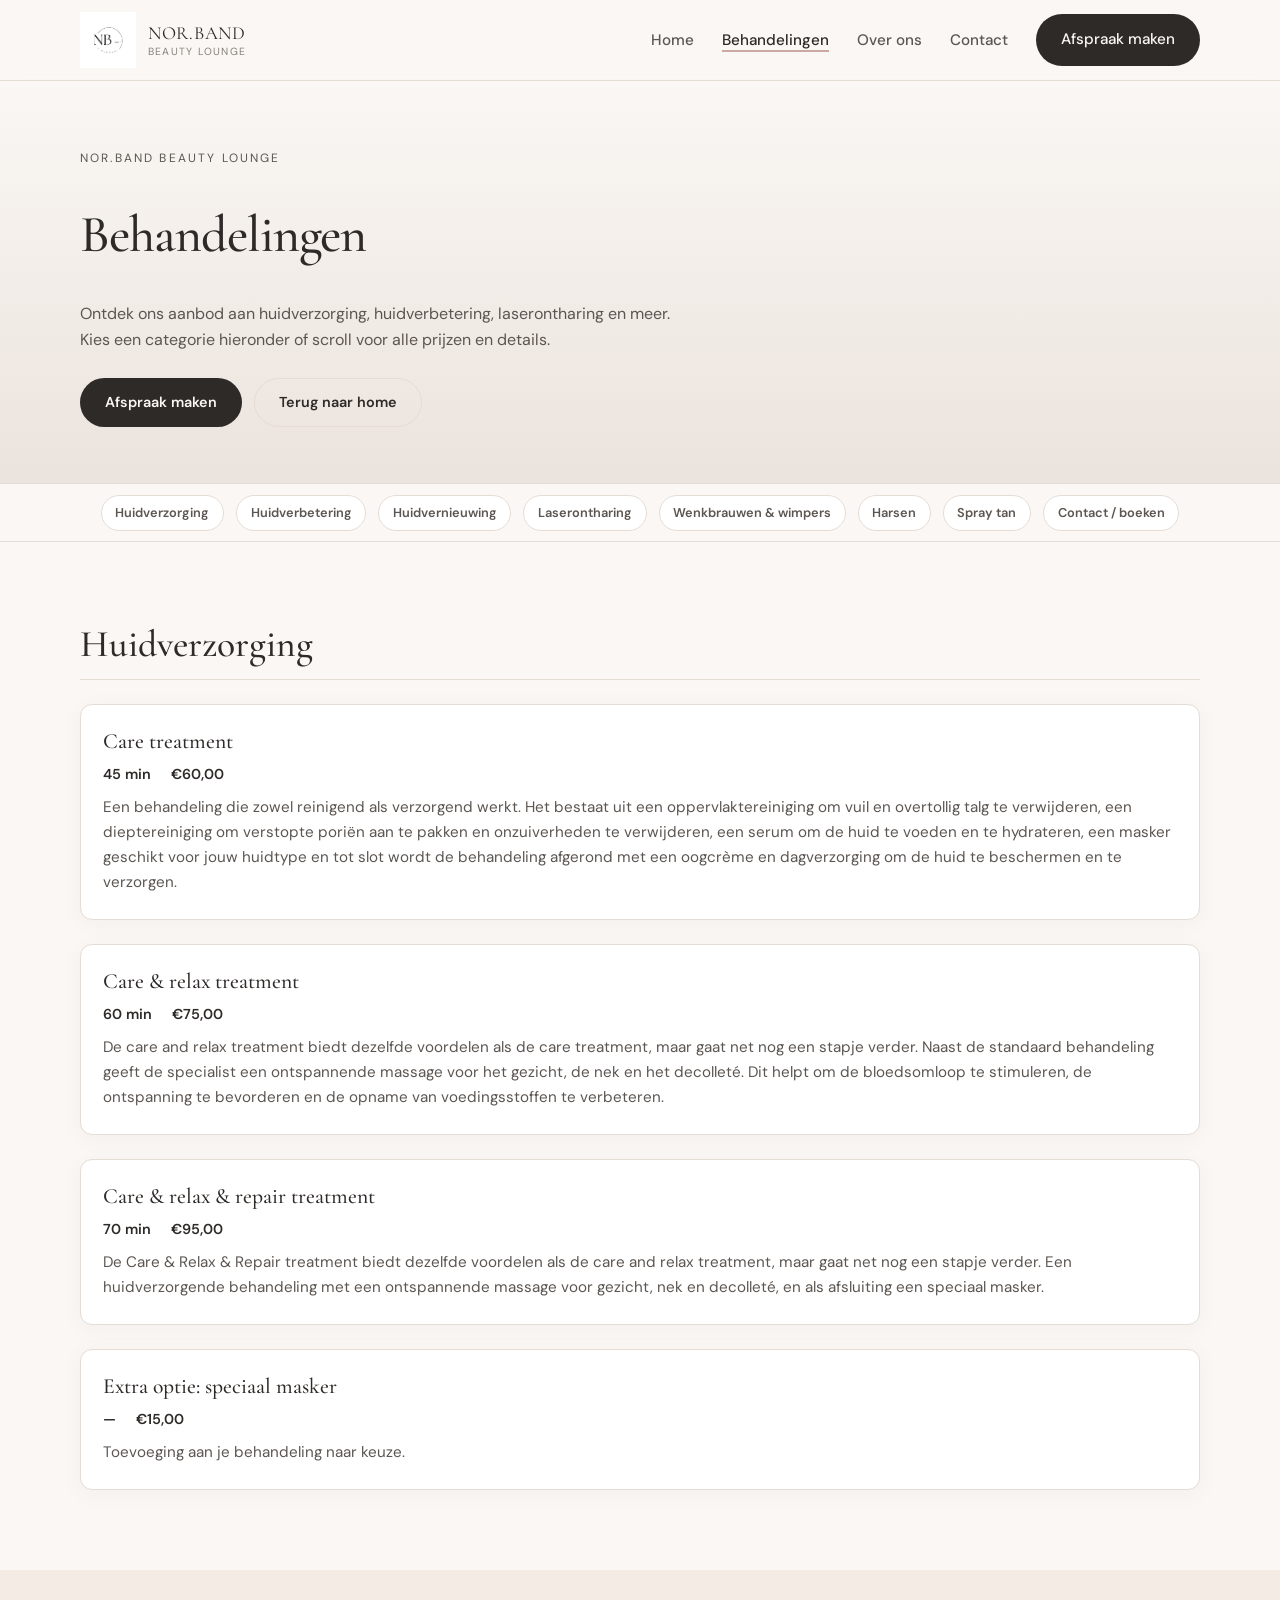
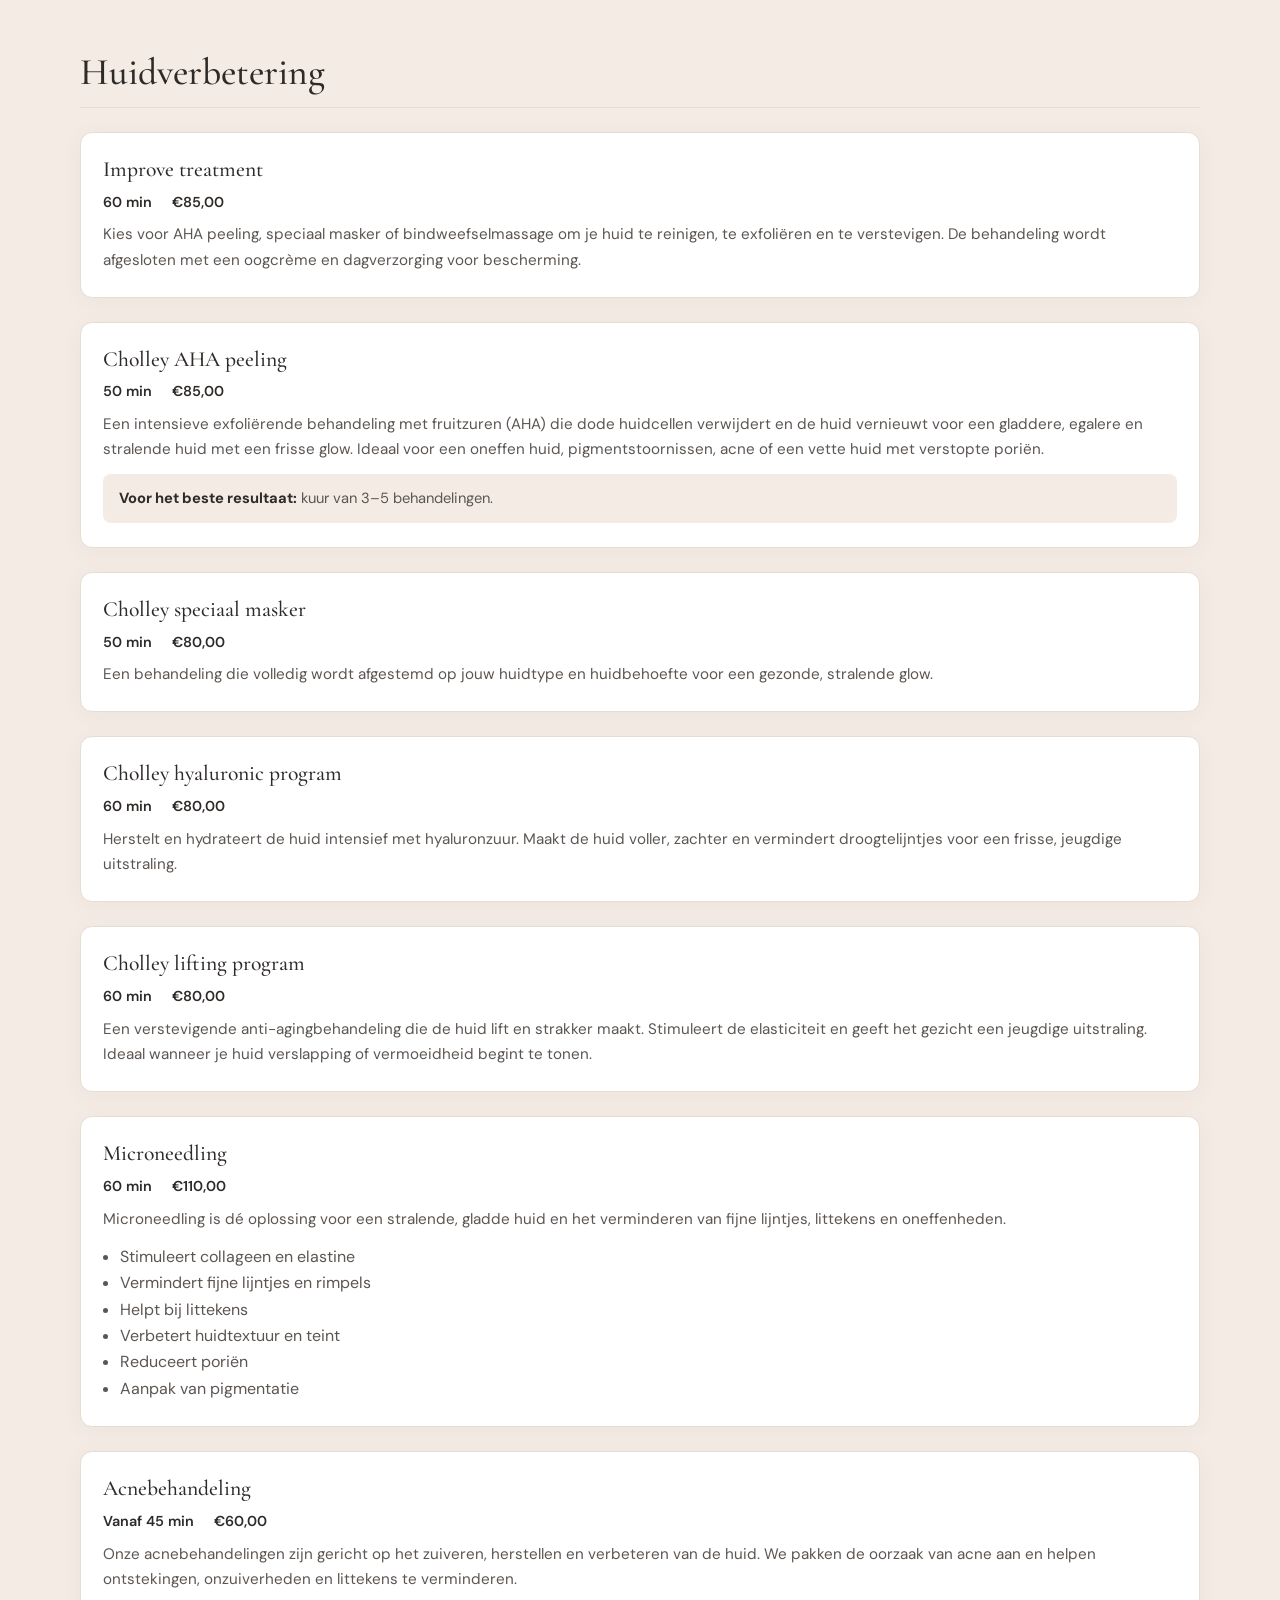
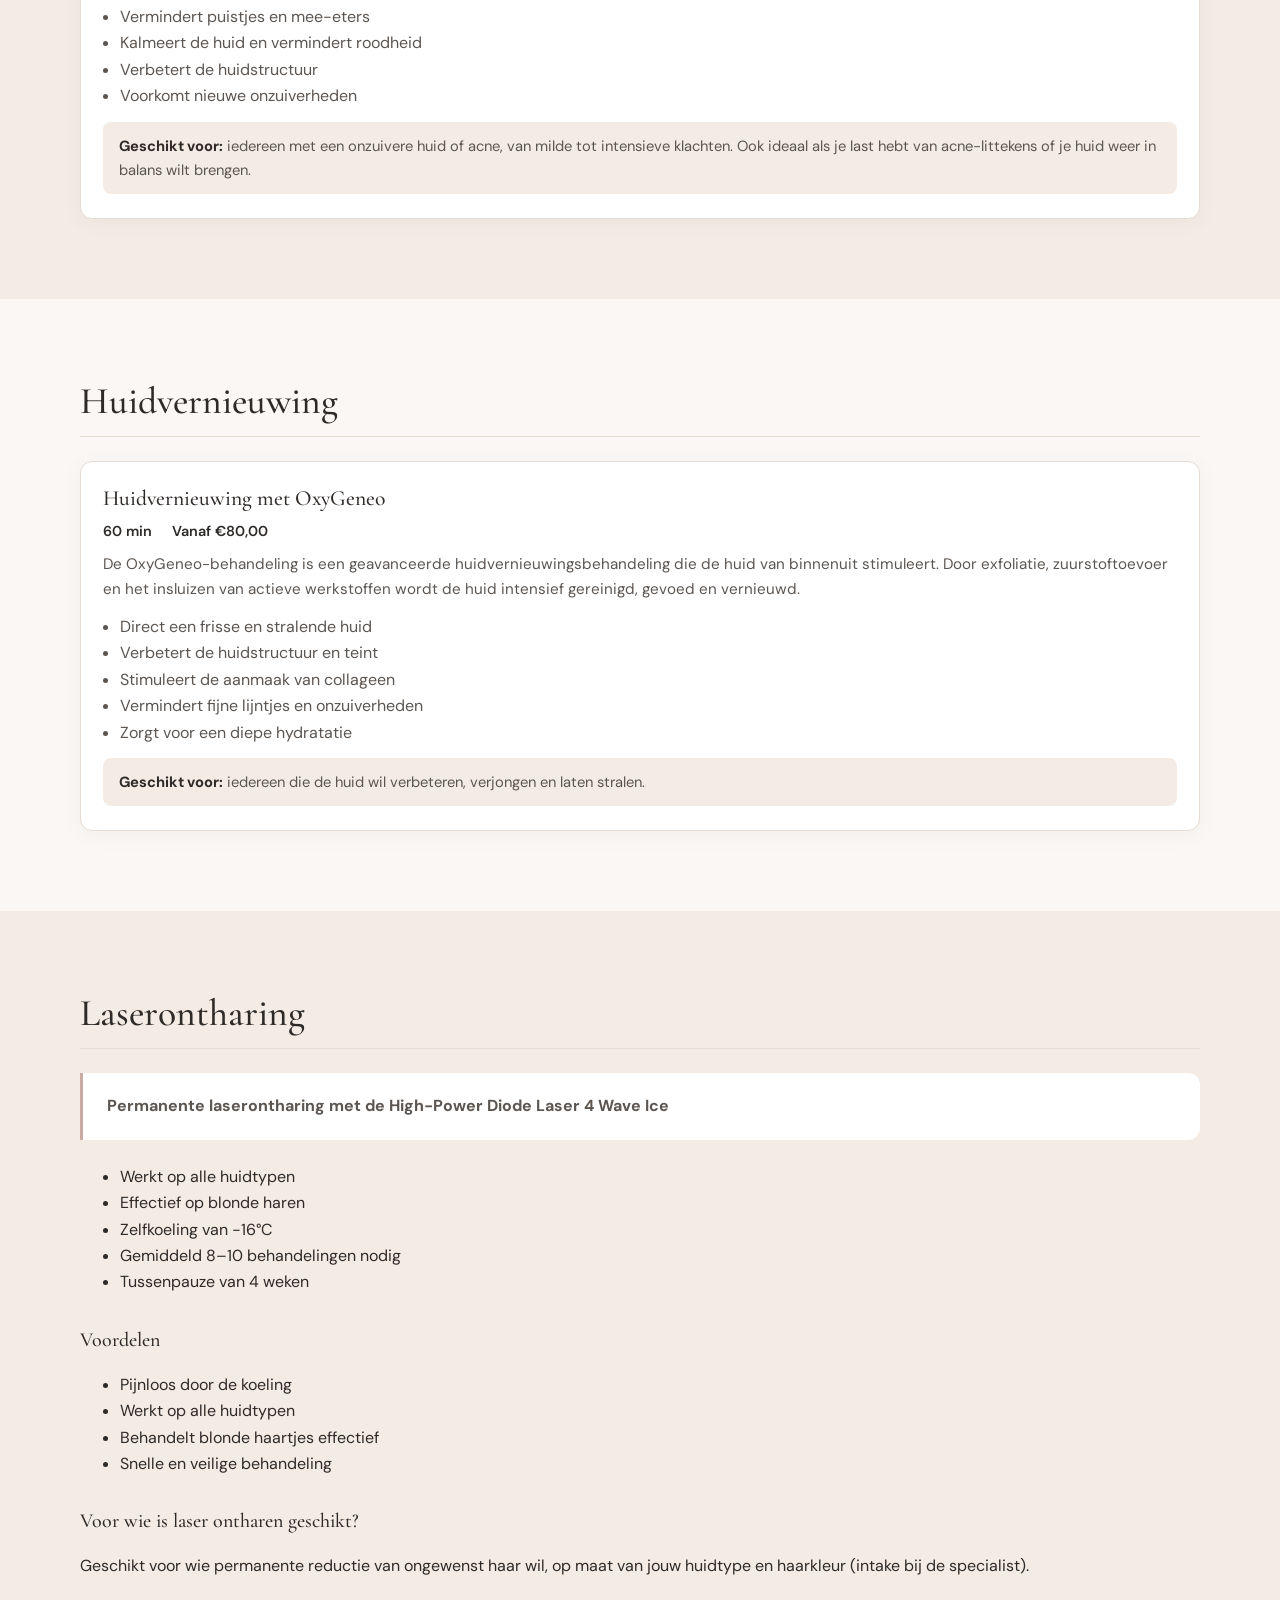
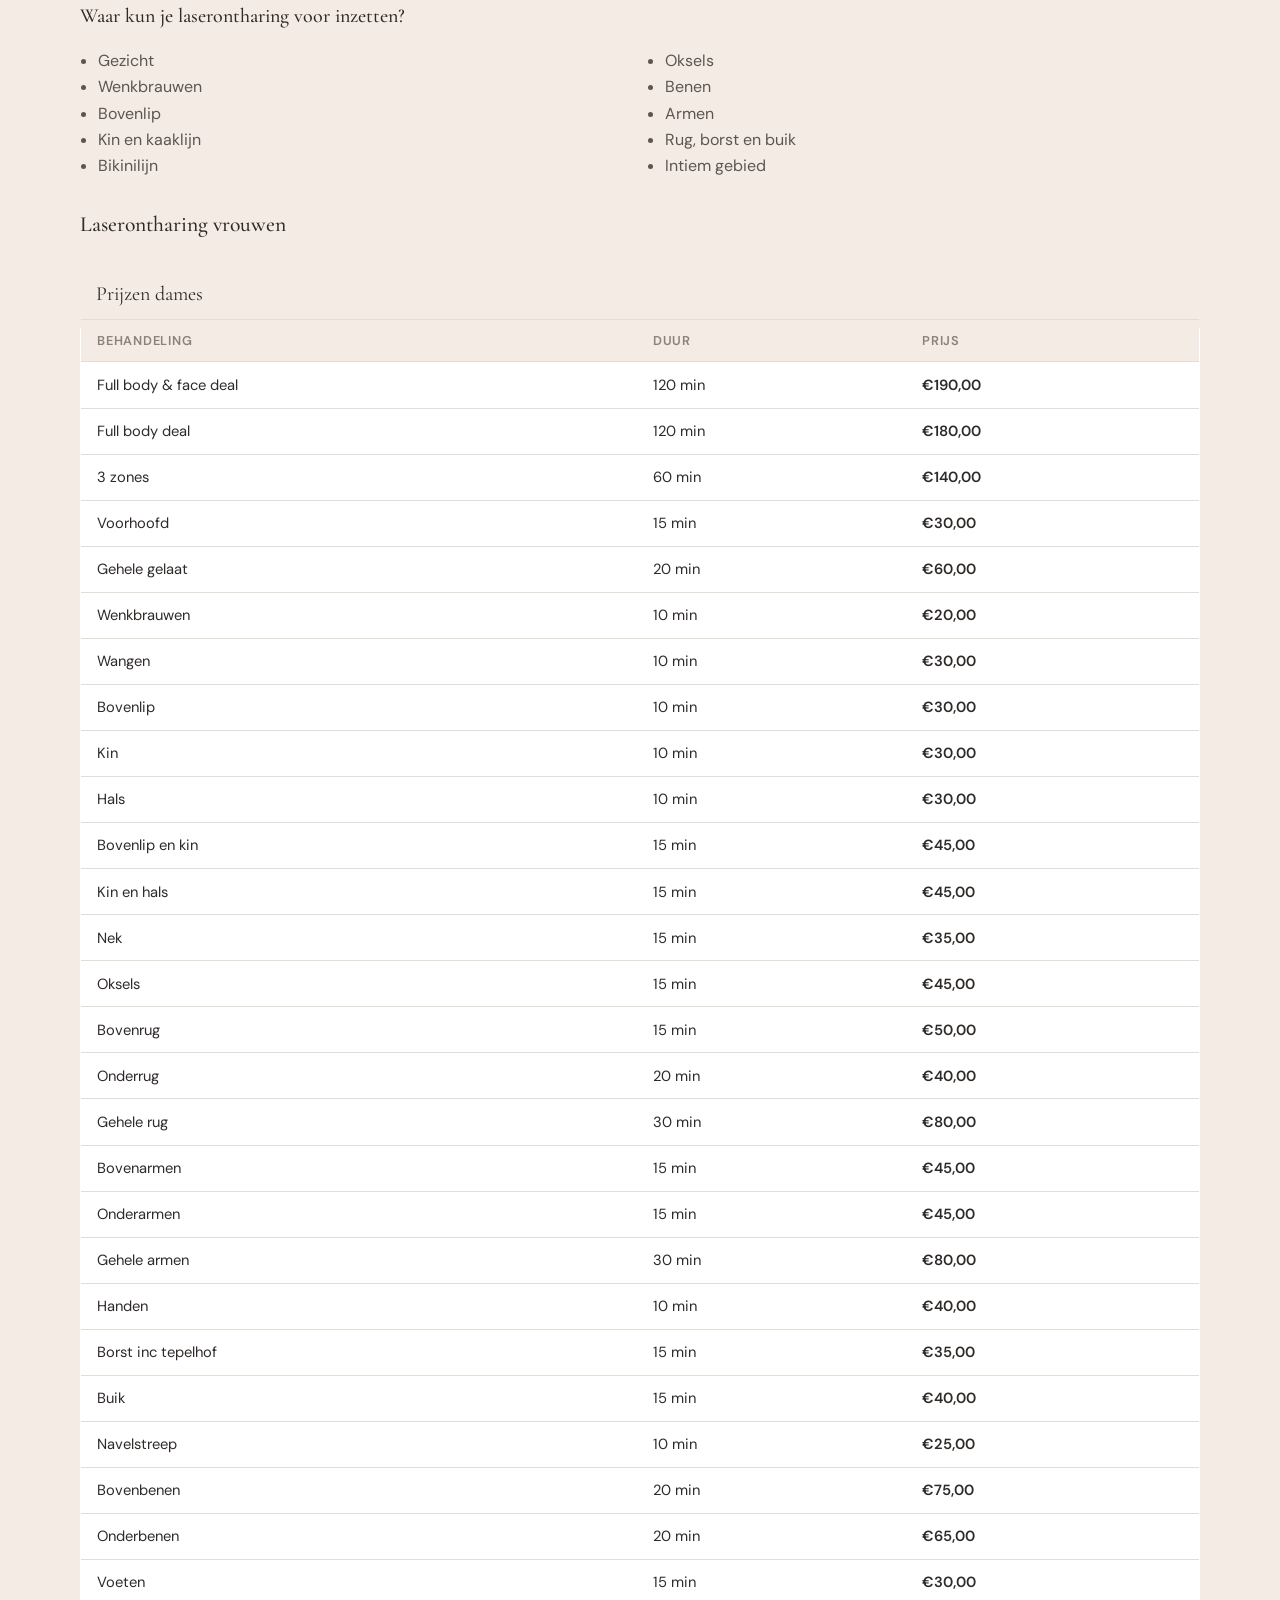
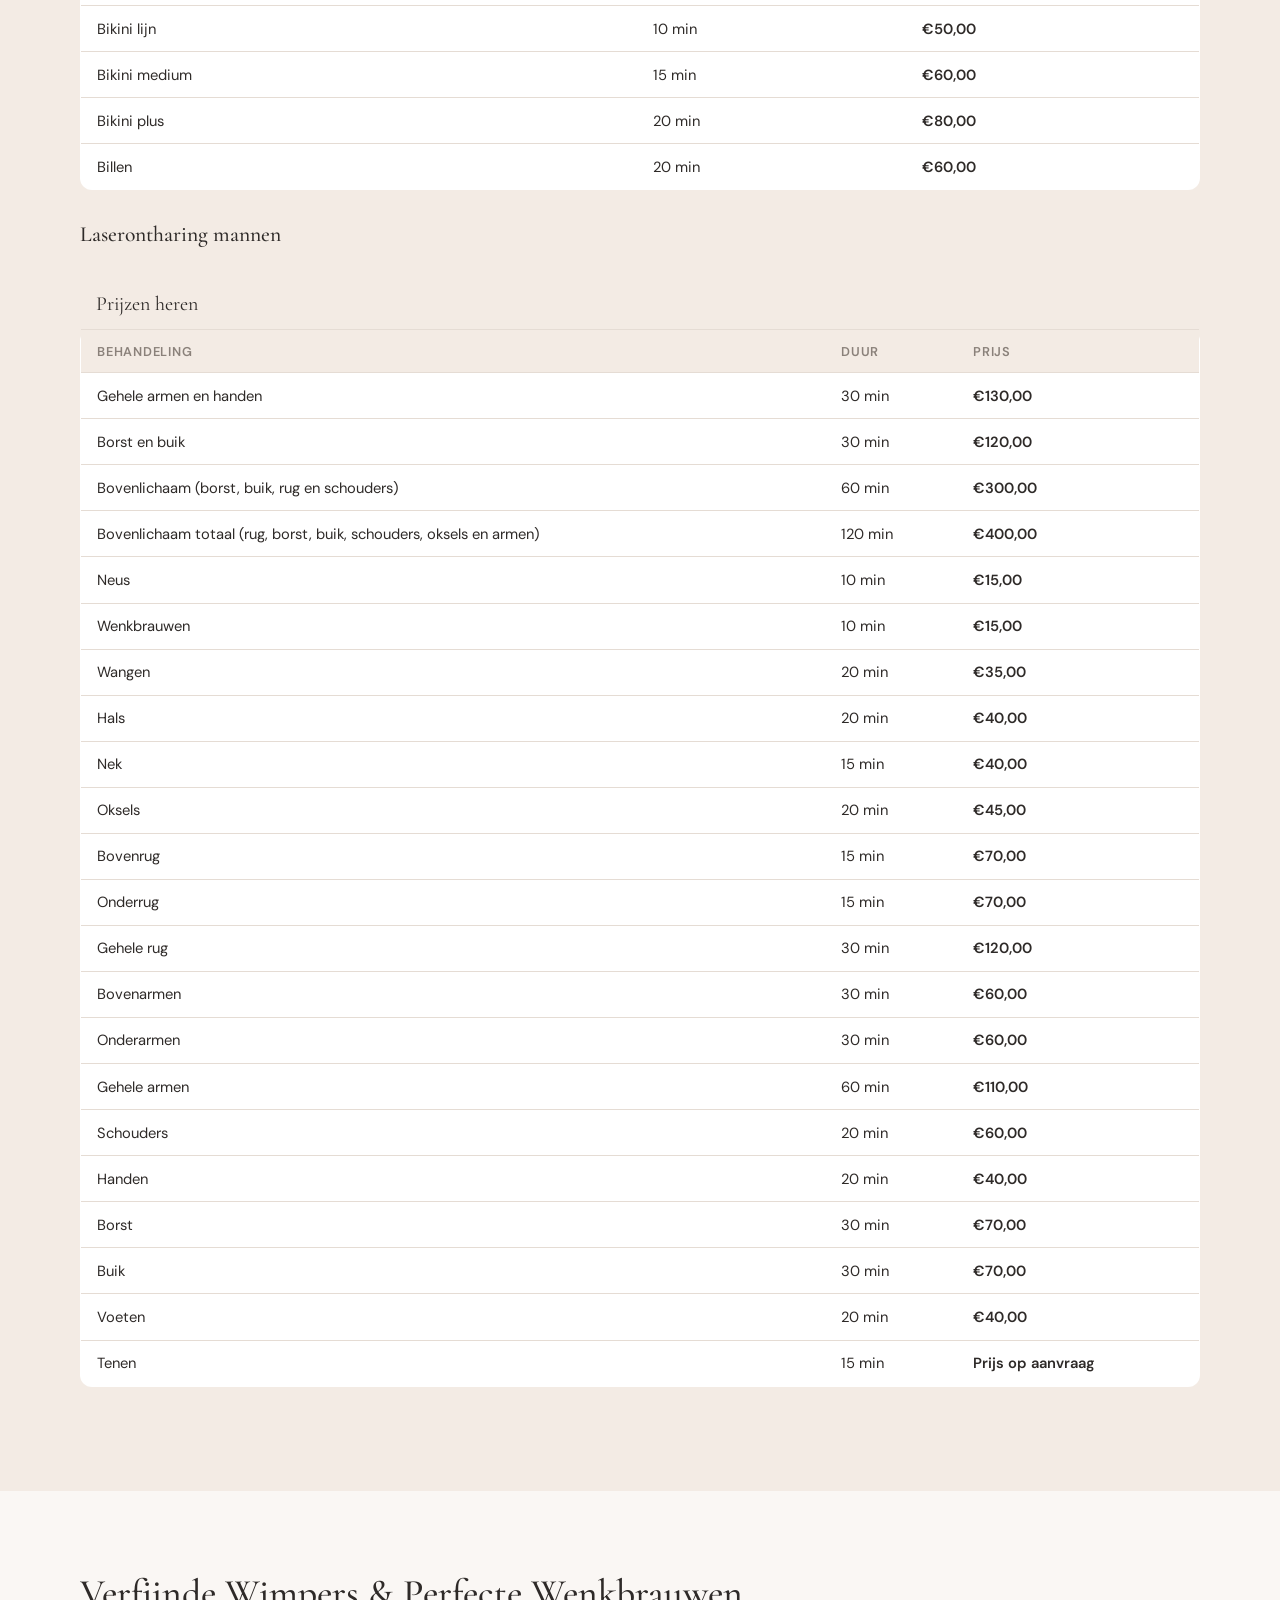
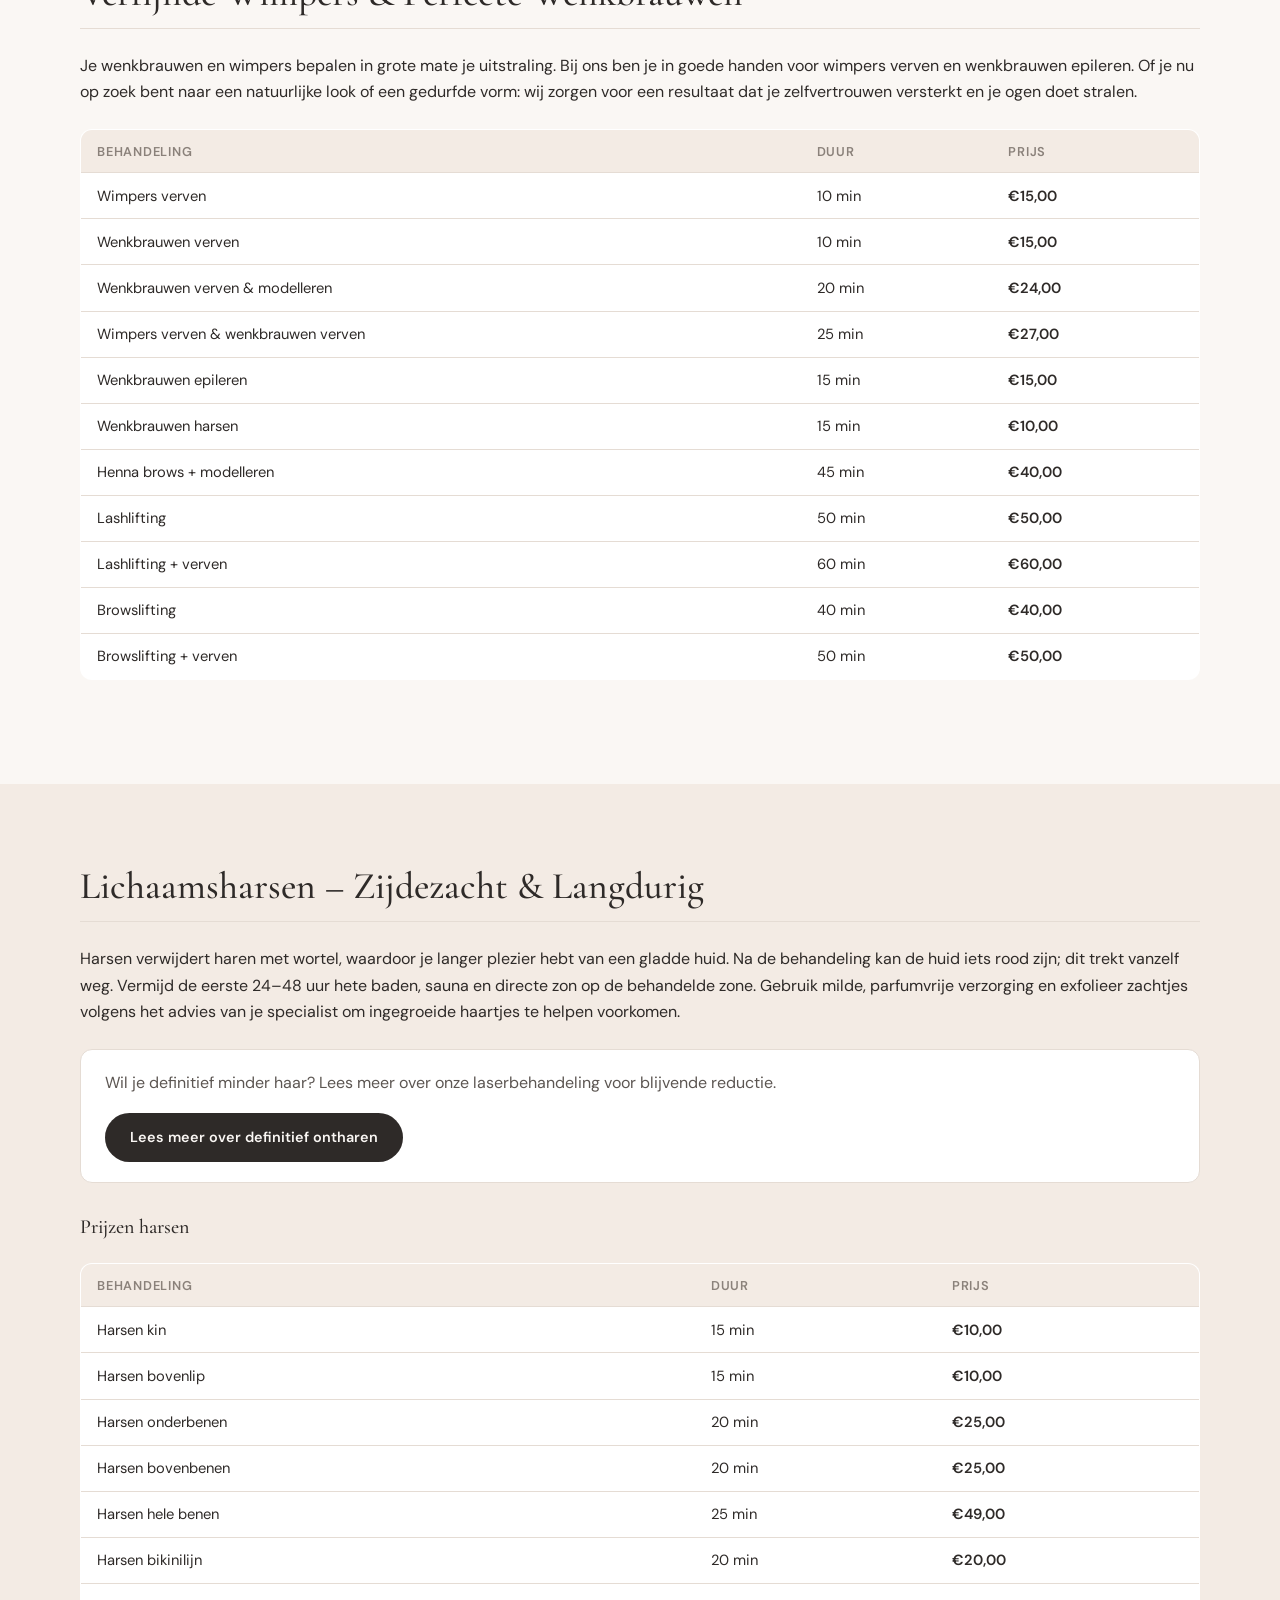
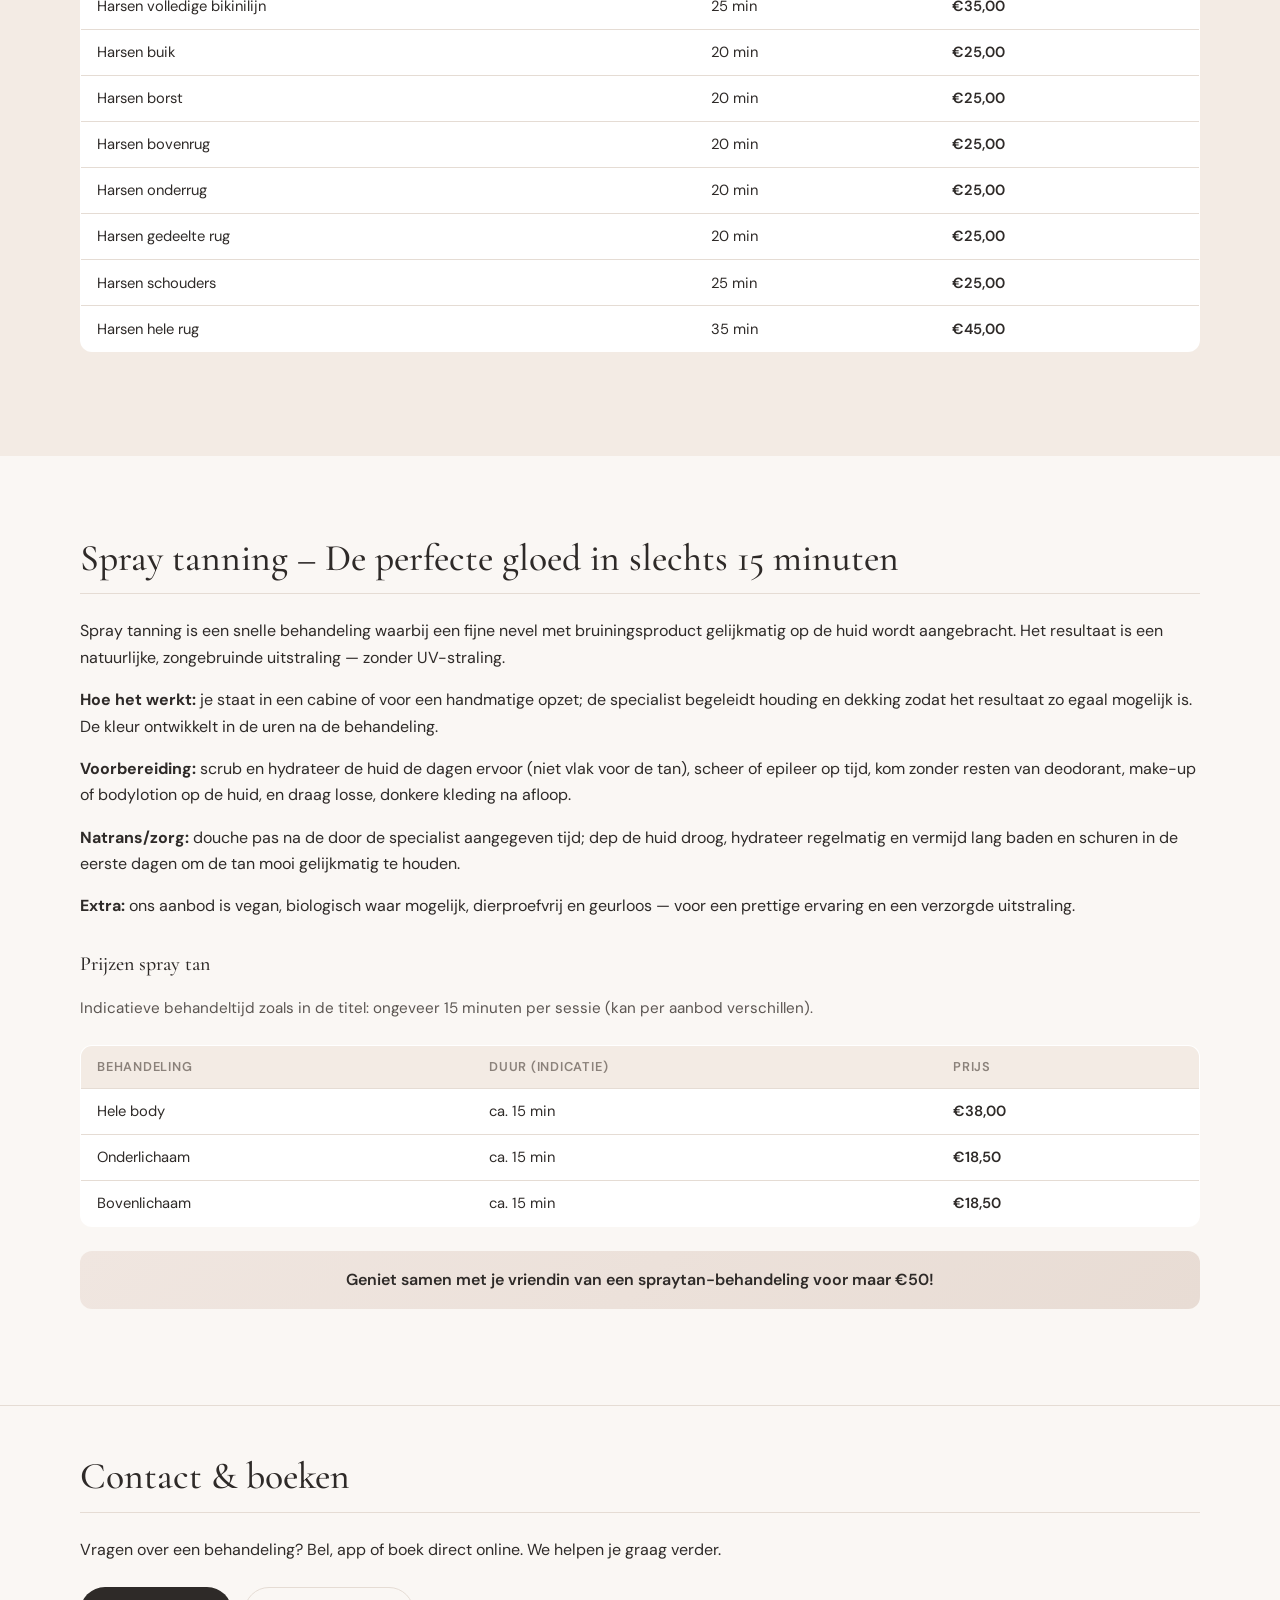
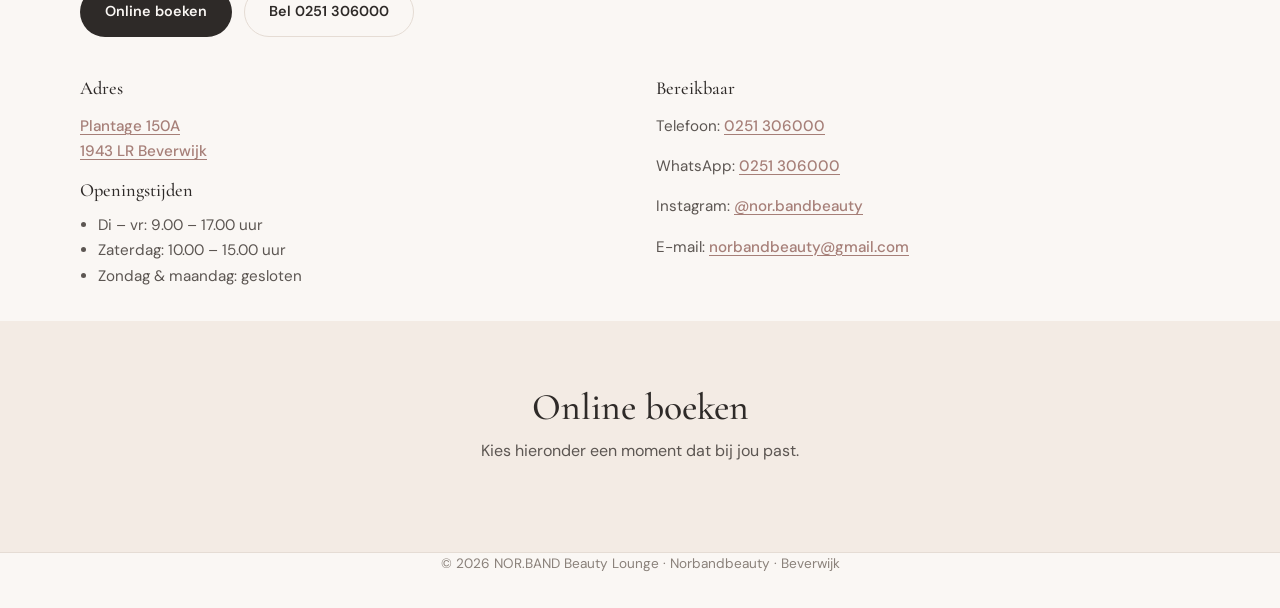
==== behandelingen.html @ 1cf068ef "Initial commit: NOR.BAND Beauty Lounge static site Made-with: Cursor" ====
<!DOCTYPE html>
<html lang="nl">
  <head>
    <meta charset="utf-8" />
    <meta name="viewport" content="width=device-width, initial-scale=1" />
    <title>Behandelingen | NOR.BAND Beauty Lounge</title>
    <meta
      name="description"
      content="Behandelingen bij Norbandbeauty: huidverzorging, huidverbetering, laserontharing, wenkbrauwen, harsen en spray tan in Beverwijk."
    />
    <link rel="preconnect" href="https://fonts.googleapis.com" />
    <link rel="preconnect" href="https://fonts.gstatic.com" crossorigin />
    <link
      href="https://fonts.googleapis.com/css2?family=Cormorant+Garamond:ital,wght@0,500;0,600;1,500&family=DM+Sans:ital,wght@0,400;0,500;0,600;0,700;1,400&display=swap"
      rel="stylesheet"
    />
    <link rel="stylesheet" href="styles.css" />
  </head>
  <body>
    <a class="skip-link" href="#main">Ga naar inhoud</a>

    <header class="site-header">
      <div class="container site-header__inner">
        <a class="brand" href="index.html">
          <img
            class="brand__logo"
            src="images/logo.png"
            width="64"
            height="64"
            alt="NOR.BAND Beauty Lounge"
          />
          <span class="brand__text">
            NOR.BAND
            <small>Beauty Lounge</small>
          </span>
        </a>
        <button
          class="nav-toggle"
          type="button"
          aria-expanded="false"
          aria-controls="site-nav"
          aria-label="Menu openen"
        >
          <span class="nav-toggle__bar" aria-hidden="true"></span>
        </button>
        <nav class="site-nav" id="site-nav" aria-label="Hoofdnavigatie">
          <ul>
            <li><a href="index.html">Home</a></li>
            <li><a class="is-active" href="behandelingen.html">Behandelingen</a></li>
            <li><a href="index.html#over">Over ons</a></li>
            <li><a href="#contact-boeken">Contact</a></li>
            <li class="site-header__cta--desktop">
              <a class="btn btn--primary" href="#sz-booking-open">Afspraak maken</a>
            </li>
          </ul>
        </nav>
        <a class="btn btn--primary site-header__cta--mobile" href="#sz-booking-open">Afspraak maken</a>
      </div>
    </header>

    <main id="main">
      <header class="page-hero">
        <div class="container">
          <p class="eyebrow">NOR.BAND Beauty Lounge</p>
          <h1>Behandelingen</h1>
          <p>
            Ontdek ons aanbod aan huidverzorging, huidverbetering, laserontharing en meer. Kies een
            categorie hieronder of scroll voor alle prijzen en details.
          </p>
          <div class="btn-row">
            <a class="btn btn--primary" href="#sz-booking-open">Afspraak maken</a>
            <a class="btn btn--ghost" href="index.html">Terug naar home</a>
          </div>
        </div>
      </header>

      <div class="anchor-nav-wrap">
        <nav class="anchor-nav container" aria-label="Snel naar sectie">
          <a href="#huidverzorging">Huidverzorging</a>
          <a href="#huidverbetering">Huidverbetering</a>
          <a href="#huidvernieuwing">Huidvernieuwing</a>
          <a href="#laserontharing">Laserontharing</a>
          <a href="#wenkbrauwen-wimpers">Wenkbrauwen &amp; wimpers</a>
          <a href="#harsen">Harsen</a>
          <a href="#spray-tan">Spray tan</a>
          <a href="#contact-boeken">Contact / boeken</a>
        </nav>
      </div>

      <!-- Huidverzorging -->
      <section id="huidverzorging" class="section treatment-section">
        <div class="container">
          <h2>Huidverzorging</h2>

          <article class="card treatment-card">
            <h3>Care treatment</h3>
            <div class="treatment-card__meta">
              <span>45 min</span>
              <span>€60,00</span>
            </div>
            <p>
              Een behandeling die zowel reinigend als verzorgend werkt. Het bestaat uit een
              oppervlaktereiniging om vuil en overtollig talg te verwijderen, een dieptereiniging om
              verstopte poriën aan te pakken en onzuiverheden te verwijderen, een serum om de huid te
              voeden en te hydrateren, een masker geschikt voor jouw huidtype en tot slot wordt de
              behandeling afgerond met een oogcrème en dagverzorging om de huid te beschermen en te
              verzorgen.
            </p>
          </article>

          <article class="card treatment-card">
            <h3>Care &amp; relax treatment</h3>
            <div class="treatment-card__meta">
              <span>60 min</span>
              <span>€75,00</span>
            </div>
            <p>
              De care and relax treatment biedt dezelfde voordelen als de care treatment, maar gaat net
              nog een stapje verder. Naast de standaard behandeling geeft de specialist een
              ontspannende massage voor het gezicht, de nek en het decolleté. Dit helpt om de
              bloedsomloop te stimuleren, de ontspanning te bevorderen en de opname van voedingsstoffen
              te verbeteren.
            </p>
          </article>

          <article class="card treatment-card">
            <h3>Care &amp; relax &amp; repair treatment</h3>
            <div class="treatment-card__meta">
              <span>70 min</span>
              <span>€95,00</span>
            </div>
            <p>
              De Care &amp; Relax &amp; Repair treatment biedt dezelfde voordelen als de care and relax
              treatment, maar gaat net nog een stapje verder. Een huidverzorgende behandeling met een
              ontspannende massage voor gezicht, nek en decolleté, en als afsluiting een speciaal
              masker.
            </p>
          </article>

          <article class="card treatment-card">
            <h3>Extra optie: speciaal masker</h3>
            <div class="treatment-card__meta">
              <span>—</span>
              <span>€15,00</span>
            </div>
            <p>Toevoeging aan je behandeling naar keuze.</p>
          </article>
        </div>
      </section>

      <!-- Huidverbetering -->
      <section id="huidverbetering" class="section section--alt treatment-section">
        <div class="container">
          <h2>Huidverbetering</h2>

          <article class="card treatment-card">
            <h3>Improve treatment</h3>
            <div class="treatment-card__meta">
              <span>60 min</span>
              <span>€85,00</span>
            </div>
            <p>
              Kies voor AHA peeling, speciaal masker of bindweefselmassage om je huid te reinigen, te
              exfoliëren en te verstevigen. De behandeling wordt afgesloten met een oogcrème en
              dagverzorging voor bescherming.
            </p>
          </article>

          <article class="card treatment-card">
            <h3>Cholley AHA peeling</h3>
            <div class="treatment-card__meta">
              <span>50 min</span>
              <span>€85,00</span>
            </div>
            <p>
              Een intensieve exfoliërende behandeling met fruitzuren (AHA) die dode huidcellen
              verwijdert en de huid vernieuwt voor een gladdere, egalere en stralende huid met een
              frisse glow. Ideaal voor een oneffen huid, pigmentstoornissen, acne of een vette huid met
              verstopte poriën.
            </p>
            <p class="geschikt"><strong>Voor het beste resultaat:</strong> kuur van 3–5 behandelingen.</p>
          </article>

          <article class="card treatment-card">
            <h3>Cholley speciaal masker</h3>
            <div class="treatment-card__meta">
              <span>50 min</span>
              <span>€80,00</span>
            </div>
            <p>
              Een behandeling die volledig wordt afgestemd op jouw huidtype en huidbehoefte voor een
              gezonde, stralende glow.
            </p>
          </article>

          <article class="card treatment-card">
            <h3>Cholley hyaluronic program</h3>
            <div class="treatment-card__meta">
              <span>60 min</span>
              <span>€80,00</span>
            </div>
            <p>
              Herstelt en hydrateert de huid intensief met hyaluronzuur. Maakt de huid voller, zachter
              en vermindert droogtelijntjes voor een frisse, jeugdige uitstraling.
            </p>
          </article>

          <article class="card treatment-card">
            <h3>Cholley lifting program</h3>
            <div class="treatment-card__meta">
              <span>60 min</span>
              <span>€80,00</span>
            </div>
            <p>
              Een verstevigende anti-agingbehandeling die de huid lift en strakker maakt. Stimuleert de
              elasticiteit en geeft het gezicht een jeugdige uitstraling. Ideaal wanneer je huid
              verslapping of vermoeidheid begint te tonen.
            </p>
          </article>

          <article class="card treatment-card">
            <h3>Microneedling</h3>
            <div class="treatment-card__meta">
              <span>60 min</span>
              <span>€110,00</span>
            </div>
            <p>
              Microneedling is dé oplossing voor een stralende, gladde huid en het verminderen van
              fijne lijntjes, littekens en oneffenheden.
            </p>
            <ul>
              <li>Stimuleert collageen en elastine</li>
              <li>Vermindert fijne lijntjes en rimpels</li>
              <li>Helpt bij littekens</li>
              <li>Verbetert huidtextuur en teint</li>
              <li>Reduceert poriën</li>
              <li>Aanpak van pigmentatie</li>
            </ul>
          </article>

          <article class="card treatment-card">
            <h3>Acnebehandeling</h3>
            <div class="treatment-card__meta">
              <span>Vanaf 45 min</span>
              <span>€60,00</span>
            </div>
            <p>
              Onze acnebehandelingen zijn gericht op het zuiveren, herstellen en verbeteren van de huid.
              We pakken de oorzaak van acne aan en helpen ontstekingen, onzuiverheden en littekens te
              verminderen.
            </p>
            <ul>
              <li>Vermindert puistjes en mee-eters</li>
              <li>Kalmeert de huid en vermindert roodheid</li>
              <li>Verbetert de huidstructuur</li>
              <li>Voorkomt nieuwe onzuiverheden</li>
            </ul>
            <p class="geschikt">
              <strong>Geschikt voor:</strong> iedereen met een onzuivere huid of acne, van milde tot
              intensieve klachten. Ook ideaal als je last hebt van acne-littekens of je huid weer in
              balans wilt brengen.
            </p>
          </article>
        </div>
      </section>

      <!-- Huidvernieuwing -->
      <section id="huidvernieuwing" class="section treatment-section">
        <div class="container">
          <h2>Huidvernieuwing</h2>

          <article class="card treatment-card">
            <h3>Huidvernieuwing met OxyGeneo</h3>
            <div class="treatment-card__meta">
              <span>60 min</span>
              <span>Vanaf €80,00</span>
            </div>
            <p>
              De OxyGeneo-behandeling is een geavanceerde huidvernieuwingsbehandeling die de huid van
              binnenuit stimuleert. Door exfoliatie, zuurstoftoevoer en het insluizen van actieve
              werkstoffen wordt de huid intensief gereinigd, gevoed en vernieuwd.
            </p>
            <ul>
              <li>Direct een frisse en stralende huid</li>
              <li>Verbetert de huidstructuur en teint</li>
              <li>Stimuleert de aanmaak van collageen</li>
              <li>Vermindert fijne lijntjes en onzuiverheden</li>
              <li>Zorgt voor een diepe hydratatie</li>
            </ul>
            <p class="geschikt">
              <strong>Geschikt voor:</strong> iedereen die de huid wil verbeteren, verjongen en laten
              stralen.
            </p>
          </article>
        </div>
      </section>

      <!-- Laserontharing -->
      <section id="laserontharing" class="section section--alt treatment-section">
        <div class="container">
          <h2>Laserontharing</h2>

          <div class="intro-block">
            <p>
              <strong>Permanente laserontharing met de High-Power Diode Laser 4 Wave Ice</strong>
            </p>
          </div>

          <ul>
            <li>Werkt op alle huidtypen</li>
            <li>Effectief op blonde haren</li>
            <li>Zelfkoeling van −16°C</li>
            <li>Gemiddeld 8–10 behandelingen nodig</li>
            <li>Tussenpauze van 4 weken</li>
          </ul>

          <h3 style="margin-top: 2rem; font-size: 1.25rem">Voordelen</h3>
          <ul>
            <li>Pijnloos door de koeling</li>
            <li>Werkt op alle huidtypen</li>
            <li>Behandelt blonde haartjes effectief</li>
            <li>Snelle en veilige behandeling</li>
          </ul>

          <h3 style="margin-top: 2rem; font-size: 1.25rem">Voor wie is laser ontharen geschikt?</h3>
          <p>
            Geschikt voor wie permanente reductie van ongewenst haar wil, op maat van jouw huidtype en
            haarkleur (intake bij de specialist).
          </p>

          <h3 style="margin-top: 1.5rem; font-size: 1.25rem">Waar kun je laserontharing voor inzetten?</h3>
          <ul class="region-list">
            <li>Gezicht</li>
            <li>Wenkbrauwen</li>
            <li>Bovenlip</li>
            <li>Kin en kaaklijn</li>
            <li>Bikinilijn</li>
            <li>Oksels</li>
            <li>Benen</li>
            <li>Armen</li>
            <li>Rug, borst en buik</li>
            <li>Intiem gebied</li>
          </ul>

          <h3 style="margin-top: 2rem; font-size: 1.35rem; font-family: var(--font-display)">
            Laserontharing vrouwen
          </h3>
          <div class="price-table-wrap">
            <table class="price-table">
              <caption>
                Prijzen dames
              </caption>
              <thead>
                <tr>
                  <th>Behandeling</th>
                  <th>Duur</th>
                  <th>Prijs</th>
                </tr>
              </thead>
              <tbody>
                <tr>
                  <td>Full body &amp; face deal</td>
                  <td>120 min</td>
                  <td>€190,00</td>
                </tr>
                <tr>
                  <td>Full body deal</td>
                  <td>120 min</td>
                  <td>€180,00</td>
                </tr>
                <tr>
                  <td>3 zones</td>
                  <td>60 min</td>
                  <td>€140,00</td>
                </tr>
                <tr>
                  <td>Voorhoofd</td>
                  <td>15 min</td>
                  <td>€30,00</td>
                </tr>
                <tr>
                  <td>Gehele gelaat</td>
                  <td>20 min</td>
                  <td>€60,00</td>
                </tr>
                <tr>
                  <td>Wenkbrauwen</td>
                  <td>10 min</td>
                  <td>€20,00</td>
                </tr>
                <tr>
                  <td>Wangen</td>
                  <td>10 min</td>
                  <td>€30,00</td>
                </tr>
                <tr>
                  <td>Bovenlip</td>
                  <td>10 min</td>
                  <td>€30,00</td>
                </tr>
                <tr>
                  <td>Kin</td>
                  <td>10 min</td>
                  <td>€30,00</td>
                </tr>
                <tr>
                  <td>Hals</td>
                  <td>10 min</td>
                  <td>€30,00</td>
                </tr>
                <tr>
                  <td>Bovenlip en kin</td>
                  <td>15 min</td>
                  <td>€45,00</td>
                </tr>
                <tr>
                  <td>Kin en hals</td>
                  <td>15 min</td>
                  <td>€45,00</td>
                </tr>
                <tr>
                  <td>Nek</td>
                  <td>15 min</td>
                  <td>€35,00</td>
                </tr>
                <tr>
                  <td>Oksels</td>
                  <td>15 min</td>
                  <td>€45,00</td>
                </tr>
                <tr>
                  <td>Bovenrug</td>
                  <td>15 min</td>
                  <td>€50,00</td>
                </tr>
                <tr>
                  <td>Onderrug</td>
                  <td>20 min</td>
                  <td>€40,00</td>
                </tr>
                <tr>
                  <td>Gehele rug</td>
                  <td>30 min</td>
                  <td>€80,00</td>
                </tr>
                <tr>
                  <td>Bovenarmen</td>
                  <td>15 min</td>
                  <td>€45,00</td>
                </tr>
                <tr>
                  <td>Onderarmen</td>
                  <td>15 min</td>
                  <td>€45,00</td>
                </tr>
                <tr>
                  <td>Gehele armen</td>
                  <td>30 min</td>
                  <td>€80,00</td>
                </tr>
                <tr>
                  <td>Handen</td>
                  <td>10 min</td>
                  <td>€40,00</td>
                </tr>
                <tr>
                  <td>Borst inc tepelhof</td>
                  <td>15 min</td>
                  <td>€35,00</td>
                </tr>
                <tr>
                  <td>Buik</td>
                  <td>15 min</td>
                  <td>€40,00</td>
                </tr>
                <tr>
                  <td>Navelstreep</td>
                  <td>10 min</td>
                  <td>€25,00</td>
                </tr>
                <tr>
                  <td>Bovenbenen</td>
                  <td>20 min</td>
                  <td>€75,00</td>
                </tr>
                <tr>
                  <td>Onderbenen</td>
                  <td>20 min</td>
                  <td>€65,00</td>
                </tr>
                <tr>
                  <td>Voeten</td>
                  <td>15 min</td>
                  <td>€30,00</td>
                </tr>
                <tr>
                  <td>Bikini lijn</td>
                  <td>10 min</td>
                  <td>€50,00</td>
                </tr>
                <tr>
                  <td>Bikini medium</td>
                  <td>15 min</td>
                  <td>€60,00</td>
                </tr>
                <tr>
                  <td>Bikini plus</td>
                  <td>20 min</td>
                  <td>€80,00</td>
                </tr>
                <tr>
                  <td>Billen</td>
                  <td>20 min</td>
                  <td>€60,00</td>
                </tr>
              </tbody>
            </table>
          </div>

          <h3 style="margin-top: 2rem; font-size: 1.35rem; font-family: var(--font-display)">
            Laserontharing mannen
          </h3>
          <div class="price-table-wrap">
            <table class="price-table">
              <caption>
                Prijzen heren
              </caption>
              <thead>
                <tr>
                  <th>Behandeling</th>
                  <th>Duur</th>
                  <th>Prijs</th>
                </tr>
              </thead>
              <tbody>
                <tr>
                  <td>Gehele armen en handen</td>
                  <td>30 min</td>
                  <td>€130,00</td>
                </tr>
                <tr>
                  <td>Borst en buik</td>
                  <td>30 min</td>
                  <td>€120,00</td>
                </tr>
                <tr>
                  <td>Bovenlichaam (borst, buik, rug en schouders)</td>
                  <td>60 min</td>
                  <td>€300,00</td>
                </tr>
                <tr>
                  <td>Bovenlichaam totaal (rug, borst, buik, schouders, oksels en armen)</td>
                  <td>120 min</td>
                  <td>€400,00</td>
                </tr>
                <tr>
                  <td>Neus</td>
                  <td>10 min</td>
                  <td>€15,00</td>
                </tr>
                <tr>
                  <td>Wenkbrauwen</td>
                  <td>10 min</td>
                  <td>€15,00</td>
                </tr>
                <tr>
                  <td>Wangen</td>
                  <td>20 min</td>
                  <td>€35,00</td>
                </tr>
                <tr>
                  <td>Hals</td>
                  <td>20 min</td>
                  <td>€40,00</td>
                </tr>
                <tr>
                  <td>Nek</td>
                  <td>15 min</td>
                  <td>€40,00</td>
                </tr>
                <tr>
                  <td>Oksels</td>
                  <td>20 min</td>
                  <td>€45,00</td>
                </tr>
                <tr>
                  <td>Bovenrug</td>
                  <td>15 min</td>
                  <td>€70,00</td>
                </tr>
                <tr>
                  <td>Onderrug</td>
                  <td>15 min</td>
                  <td>€70,00</td>
                </tr>
                <tr>
                  <td>Gehele rug</td>
                  <td>30 min</td>
                  <td>€120,00</td>
                </tr>
                <tr>
                  <td>Bovenarmen</td>
                  <td>30 min</td>
                  <td>€60,00</td>
                </tr>
                <tr>
                  <td>Onderarmen</td>
                  <td>30 min</td>
                  <td>€60,00</td>
                </tr>
                <tr>
                  <td>Gehele armen</td>
                  <td>60 min</td>
                  <td>€110,00</td>
                </tr>
                <tr>
                  <td>Schouders</td>
                  <td>20 min</td>
                  <td>€60,00</td>
                </tr>
                <tr>
                  <td>Handen</td>
                  <td>20 min</td>
                  <td>€40,00</td>
                </tr>
                <tr>
                  <td>Borst</td>
                  <td>30 min</td>
                  <td>€70,00</td>
                </tr>
                <tr>
                  <td>Buik</td>
                  <td>30 min</td>
                  <td>€70,00</td>
                </tr>
                <tr>
                  <td>Voeten</td>
                  <td>20 min</td>
                  <td>€40,00</td>
                </tr>
                <tr>
                  <td>Tenen</td>
                  <td>15 min</td>
                  <td>Prijs op aanvraag</td>
                </tr>
              </tbody>
            </table>
          </div>
        </div>
      </section>

      <!-- Wenkbrauwen -->
      <section id="wenkbrauwen-wimpers" class="section treatment-section">
        <div class="container">
          <h2>Verfijnde Wimpers &amp; Perfecte Wenkbrauwen</h2>
          <p>
            Je wenkbrauwen en wimpers bepalen in grote mate je uitstraling. Bij ons ben je in goede
            handen voor wimpers verven en wenkbrauwen epileren. Of je nu op zoek bent naar een
            natuurlijke look of een gedurfde vorm: wij zorgen voor een resultaat dat je zelfvertrouwen
            versterkt en je ogen doet stralen.
          </p>

          <div class="price-table-wrap">
            <table class="price-table">
              <thead>
                <tr>
                  <th>Behandeling</th>
                  <th>Duur</th>
                  <th>Prijs</th>
                </tr>
              </thead>
              <tbody>
                <tr>
                  <td>Wimpers verven</td>
                  <td>10 min</td>
                  <td>€15,00</td>
                </tr>
                <tr>
                  <td>Wenkbrauwen verven</td>
                  <td>10 min</td>
                  <td>€15,00</td>
                </tr>
                <tr>
                  <td>Wenkbrauwen verven &amp; modelleren</td>
                  <td>20 min</td>
                  <td>€24,00</td>
                </tr>
                <tr>
                  <td>Wimpers verven &amp; wenkbrauwen verven</td>
                  <td>25 min</td>
                  <td>€27,00</td>
                </tr>
                <tr>
                  <td>Wenkbrauwen epileren</td>
                  <td>15 min</td>
                  <td>€15,00</td>
                </tr>
                <tr>
                  <td>Wenkbrauwen harsen</td>
                  <td>15 min</td>
                  <td>€10,00</td>
                </tr>
                <tr>
                  <td>Henna brows + modelleren</td>
                  <td>45 min</td>
                  <td>€40,00</td>
                </tr>
                <tr>
                  <td>Lashlifting</td>
                  <td>50 min</td>
                  <td>€50,00</td>
                </tr>
                <tr>
                  <td>Lashlifting + verven</td>
                  <td>60 min</td>
                  <td>€60,00</td>
                </tr>
                <tr>
                  <td>Browslifting</td>
                  <td>40 min</td>
                  <td>€40,00</td>
                </tr>
                <tr>
                  <td>Browslifting + verven</td>
                  <td>50 min</td>
                  <td>€50,00</td>
                </tr>
              </tbody>
            </table>
          </div>
        </div>
      </section>

      <!-- Harsen -->
      <section id="harsen" class="section section--alt treatment-section">
        <div class="container">
          <h2>Lichaamsharsen – Zijdezacht &amp; Langdurig</h2>
          <p>
            Harsen verwijdert haren met wortel, waardoor je langer plezier hebt van een gladde huid. Na
            de behandeling kan de huid iets rood zijn; dit trekt vanzelf weg. Vermijd de eerste 24–48
            uur hete baden, sauna en directe zon op de behandelde zone. Gebruik milde, parfumvrije
            verzorging en exfolieer zachtjes volgens het advies van je specialist om ingegroeide
            haartjes te helpen voorkomen.
          </p>

          <div class="callout">
            <p>
              Wil je definitief minder haar? Lees meer over onze laserbehandeling voor blijvende
              reductie.
            </p>
            <a class="btn btn--primary" href="#laserontharing">Lees meer over definitief ontharen</a>
          </div>

          <h3 style="margin-top: 2rem; font-size: 1.25rem">Prijzen harsen</h3>
          <div class="price-table-wrap">
            <table class="price-table">
              <thead>
                <tr>
                  <th>Behandeling</th>
                  <th>Duur</th>
                  <th>Prijs</th>
                </tr>
              </thead>
              <tbody>
                <tr>
                  <td>Harsen kin</td>
                  <td>15 min</td>
                  <td>€10,00</td>
                </tr>
                <tr>
                  <td>Harsen bovenlip</td>
                  <td>15 min</td>
                  <td>€10,00</td>
                </tr>
                <tr>
                  <td>Harsen onderbenen</td>
                  <td>20 min</td>
                  <td>€25,00</td>
                </tr>
                <tr>
                  <td>Harsen bovenbenen</td>
                  <td>20 min</td>
                  <td>€25,00</td>
                </tr>
                <tr>
                  <td>Harsen hele benen</td>
                  <td>25 min</td>
                  <td>€49,00</td>
                </tr>
                <tr>
                  <td>Harsen bikinilijn</td>
                  <td>20 min</td>
                  <td>€20,00</td>
                </tr>
                <tr>
                  <td>Harsen volledige bikinilijn</td>
                  <td>25 min</td>
                  <td>€35,00</td>
                </tr>
                <tr>
                  <td>Harsen buik</td>
                  <td>20 min</td>
                  <td>€25,00</td>
                </tr>
                <tr>
                  <td>Harsen borst</td>
                  <td>20 min</td>
                  <td>€25,00</td>
                </tr>
                <tr>
                  <td>Harsen bovenrug</td>
                  <td>20 min</td>
                  <td>€25,00</td>
                </tr>
                <tr>
                  <td>Harsen onderrug</td>
                  <td>20 min</td>
                  <td>€25,00</td>
                </tr>
                <tr>
                  <td>Harsen gedeelte rug</td>
                  <td>20 min</td>
                  <td>€25,00</td>
                </tr>
                <tr>
                  <td>Harsen schouders</td>
                  <td>25 min</td>
                  <td>€25,00</td>
                </tr>
                <tr>
                  <td>Harsen hele rug</td>
                  <td>35 min</td>
                  <td>€45,00</td>
                </tr>
              </tbody>
            </table>
          </div>
        </div>
      </section>

      <!-- Spray tan -->
      <section id="spray-tan" class="section treatment-section">
        <div class="container">
          <h2>Spray tanning – De perfecte gloed in slechts 15 minuten</h2>

          <p>
            Spray tanning is een snelle behandeling waarbij een fijne nevel met bruiningsproduct gelijkmatig
            op de huid wordt aangebracht. Het resultaat is een natuurlijke, zongebruinde uitstraling —
            zonder UV-straling.
          </p>
          <p>
            <strong>Hoe het werkt:</strong> je staat in een cabine of voor een handmatige opzet; de
            specialist begeleidt houding en dekking zodat het resultaat zo egaal mogelijk is. De
            kleur ontwikkelt in de uren na de behandeling.
          </p>
          <p>
            <strong>Voorbereiding:</strong> scrub en hydrateer de huid de dagen ervoor (niet vlak voor
            de tan), scheer of epileer op tijd, kom zonder resten van deodorant, make-up of bodylotion
            op de huid, en draag losse, donkere kleding na afloop.
          </p>
          <p>
            <strong>Natrans/zorg:</strong> douche pas na de door de specialist aangegeven tijd; dep
            de huid droog, hydrateer regelmatig en vermijd lang baden en schuren in de eerste dagen om
            de tan mooi gelijkmatig te houden.
          </p>
          <p>
            <strong>Extra:</strong> ons aanbod is vegan, biologisch waar mogelijk, dierproefvrij en
            geurloos — voor een prettige ervaring en een verzorgde uitstraling.
          </p>

          <h3 style="margin-top: 2rem; font-size: 1.25rem">Prijzen spray tan</h3>
          <p style="font-size: 0.95rem; color: var(--color-muted)">
            Indicatieve behandeltijd zoals in de titel: ongeveer 15 minuten per sessie (kan per
            aanbod verschillen).
          </p>
          <div class="price-table-wrap">
            <table class="price-table">
              <thead>
                <tr>
                  <th>Behandeling</th>
                  <th>Duur (indicatie)</th>
                  <th>Prijs</th>
                </tr>
              </thead>
              <tbody>
                <tr>
                  <td>Hele body</td>
                  <td>ca. 15 min</td>
                  <td>€38,00</td>
                </tr>
                <tr>
                  <td>Onderlichaam</td>
                  <td>ca. 15 min</td>
                  <td>€18,50</td>
                </tr>
                <tr>
                  <td>Bovenlichaam</td>
                  <td>ca. 15 min</td>
                  <td>€18,50</td>
                </tr>
              </tbody>
            </table>
          </div>

          <p class="spray-highlight">
            Geniet samen met je vriendin van een spraytan-behandeling voor maar €50!
          </p>
        </div>
      </section>

      <!-- Contact / boeken -->
      <section id="contact-boeken" class="site-footer treatment-section">
        <div class="container">
          <h2>Contact &amp; boeken</h2>
          <p>
            Vragen over een behandeling? Bel, app of boek direct online. We helpen je graag verder.
          </p>
          <div class="btn-row">
            <a class="btn btn--primary" href="#sz-booking-open">Online boeken</a>
            <a class="btn btn--ghost" href="tel:+31251306000">Bel 0251 306000</a>
          </div>

          <div class="footer-grid" style="margin-top: 2.5rem">
            <div class="footer-block">
              <h3>Adres</h3>
              <p>
                <a
                  href="https://www.google.com/maps/search/?api=1&query=Plantage+150A+1943+LR+Beverwijk"
                  rel="noopener noreferrer"
                >
                  Plantage 150A<br />
                  1943 LR Beverwijk
                </a>
              </p>
              <h3>Openingstijden</h3>
              <ul>
                <li>Di – vr: 9.00 – 17.00 uur</li>
                <li>Zaterdag: 10.00 – 15.00 uur</li>
                <li>Zondag &amp; maandag: gesloten</li>
              </ul>
            </div>
            <div class="footer-block">
              <h3>Bereikbaar</h3>
              <p>
                Telefoon:
                <a href="tel:+31251306000">0251 306000</a>
              </p>
              <p>
                WhatsApp:
                <a href="https://wa.me/31251306000" rel="noopener noreferrer">0251 306000</a>
              </p>
              <p>
                Instagram:
                <a href="https://www.instagram.com/nor.bandbeauty/" rel="noopener noreferrer"
                  >@nor.bandbeauty</a
                >
              </p>
              <p>
                E-mail:
                <a href="mailto:norbandbeauty@gmail.com">norbandbeauty@gmail.com</a>
              </p>
            </div>
          </div>
        </div>
      </section>

      <section id="booking" class="booking-section" aria-labelledby="booking-heading">
        <div class="container booking-section__inner">
          <h2 id="booking-heading">Online boeken</h2>
          <p>Kies hieronder een moment dat bij jou past.</p>
          <div
            class="salonized-booking"
            data-company="E9KZ1DDDucgbJcKUujtXjDxc"
            data-color="#888182"
            data-language="nl"
            data-position="right"
            data-outline="shadow"
          ></div>
          <script src="https://static-widget.salonized.com/loader.js"></script>
        </div>
      </section>
    </main>

    <footer class="site-footer" style="padding-top: 0">
      <div class="container">
        <p style="margin: 0; font-size: 0.85rem; color: var(--color-soft); text-align: center">
          © <span id="y"></span> NOR.BAND Beauty Lounge · Norbandbeauty · Beverwijk
        </p>
      </div>
    </footer>

    <script src="script.js" defer></script>
  </body>
</html>
---- styles.css ----
/* NOR.BAND Beauty Lounge — shared styles */

:root {
  --color-bg: #faf7f4;
  --color-bg-alt: #f3ebe4;
  --color-surface: #ffffff;
  --color-ink: #2e2a28;
  --color-muted: #5c5652;
  --color-soft: #8a817a;
  --color-accent: #a67f78;
  --color-accent-soft: #c9a9a2;
  --color-line: #e5dcd4;
  --color-rose: #d4b8b0;
  --font-display: "Cormorant Garamond", "Times New Roman", serif;
  --font-body: "DM Sans", system-ui, -apple-system, sans-serif;
  --shadow-soft: 0 12px 40px rgba(46, 42, 40, 0.08);
  --radius: 12px;
  --max: 1120px;
  --header-h: 72px;
}

*,
*::before,
*::after {
  box-sizing: border-box;
}

html {
  scroll-behavior: smooth;
}

body {
  margin: 0;
  font-family: var(--font-body);
  font-size: 1rem;
  line-height: 1.65;
  color: var(--color-ink);
  background: var(--color-bg);
}

body.nav-open {
  overflow: hidden;
}

img {
  max-width: 100%;
  height: auto;
  display: block;
}

a {
  color: var(--color-accent);
  text-decoration-thickness: 1px;
  text-underline-offset: 0.2em;
}

a:hover {
  color: var(--color-ink);
}

:focus-visible {
  outline: 2px solid var(--color-accent);
  outline-offset: 3px;
}

.skip-link {
  position: absolute;
  left: -9999px;
  z-index: 9999;
  padding: 0.75rem 1rem;
  background: var(--color-surface);
  color: var(--color-ink);
}

.skip-link:focus {
  left: 1rem;
  top: 1rem;
}

.container {
  width: min(100% - 2.5rem, var(--max));
  margin-inline: auto;
}

/* Typography */
h1,
h2,
h3,
h4 {
  font-family: var(--font-display);
  font-weight: 500;
  line-height: 1.2;
  color: var(--color-ink);
}

h1 {
  font-size: clamp(2.25rem, 5vw, 3.25rem);
  letter-spacing: -0.02em;
}

h2 {
  font-size: clamp(1.75rem, 3.5vw, 2.35rem);
  margin-top: 0;
}

h3 {
  font-size: 1.35rem;
  margin-top: 0;
}

.eyebrow {
  font-size: 0.75rem;
  letter-spacing: 0.18em;
  text-transform: uppercase;
  color: var(--color-soft);
  margin: 0 0 0.75rem;
}

.lead {
  font-size: 1.1rem;
  color: var(--color-muted);
}

/* Header */
.site-header {
  position: sticky;
  top: 0;
  z-index: 100;
  background: rgba(250, 247, 244, 0.92);
  backdrop-filter: blur(10px);
  border-bottom: 1px solid var(--color-line);
}

.site-header__inner {
  display: flex;
  align-items: center;
  justify-content: space-between;
  gap: 1rem;
  min-height: var(--header-h);
  padding-block: 0.75rem;
}

.brand {
  display: flex;
  align-items: center;
  gap: 0.75rem;
  text-decoration: none;
  color: inherit;
}

.brand:hover {
  color: inherit;
}

.brand__logo {
  width: 56px;
  height: auto;
  flex-shrink: 0;
  object-fit: contain;
}

.brand__text {
  font-family: var(--font-display);
  font-size: 1.15rem;
  letter-spacing: 0.04em;
  line-height: 1.2;
}

.brand__text small {
  display: block;
  font-family: var(--font-body);
  font-size: 0.65rem;
  letter-spacing: 0.12em;
  text-transform: uppercase;
  color: var(--color-soft);
  margin-top: 0.15rem;
}

.nav-toggle {
  display: none;
  align-items: center;
  justify-content: center;
  width: 44px;
  height: 44px;
  padding: 0;
  border: 1px solid var(--color-line);
  border-radius: 8px;
  background: var(--color-surface);
  cursor: pointer;
}

.nav-toggle__bar {
  display: block;
  width: 20px;
  height: 2px;
  background: var(--color-ink);
  position: relative;
}

.nav-toggle__bar::before,
.nav-toggle__bar::after {
  content: "";
  position: absolute;
  left: 0;
  width: 20px;
  height: 2px;
  background: var(--color-ink);
}

.nav-toggle__bar::before {
  top: -6px;
}

.nav-toggle__bar::after {
  top: 6px;
}

.site-nav ul {
  list-style: none;
  margin: 0;
  padding: 0;
  display: flex;
  align-items: center;
  gap: 1.75rem;
}

.site-nav a {
  color: var(--color-muted);
  text-decoration: none;
  font-size: 0.95rem;
  font-weight: 500;
}

.site-nav a:hover {
  color: var(--color-ink);
}

.site-nav .is-active {
  color: var(--color-ink);
  border-bottom: 2px solid var(--color-accent-soft);
}

.btn {
  display: inline-flex;
  align-items: center;
  justify-content: center;
  gap: 0.5rem;
  padding: 0.75rem 1.5rem;
  font-family: var(--font-body);
  font-size: 0.9rem;
  font-weight: 600;
  border-radius: 999px;
  border: 1px solid transparent;
  cursor: pointer;
  text-decoration: none;
  transition: background 0.2s, color 0.2s, border-color 0.2s, transform 0.15s;
}

.btn:hover {
  transform: translateY(-1px);
}

.btn--primary {
  background: var(--color-ink);
  color: #faf7f4;
}

.btn--primary:hover {
  background: #45403d;
  color: #faf7f4;
}

/* Anchor primary buttons: override global `a` / `.site-nav a` link colours */
a.btn.btn--primary {
  color: #faf7f4;
  text-decoration: none;
}

a.btn.btn--primary:hover {
  color: #faf7f4;
}

.btn--ghost {
  background: transparent;
  color: var(--color-ink);
  border-color: var(--color-line);
}

.btn--ghost:hover {
  border-color: var(--color-accent);
  color: var(--color-ink);
}

.btn-row {
  display: flex;
  flex-wrap: wrap;
  gap: 0.75rem;
  margin-top: 1.5rem;
}

@media (max-width: 767px) {
  .nav-toggle {
    display: inline-flex;
  }

  .site-nav {
    position: fixed;
    inset: var(--header-h) 0 0 0;
    background: var(--color-bg);
    padding: 1.5rem;
    transform: translateX(100%);
    transition: transform 0.25s ease;
    overflow-y: auto;
  }

  .site-nav.is-open {
    transform: translateX(0);
  }

  .site-nav ul {
    flex-direction: column;
    align-items: flex-start;
    gap: 1.25rem;
  }

  .site-nav .btn {
    width: 100%;
  }
}

@media (min-width: 768px) {
  .site-header__cta--mobile {
    display: none;
  }
}

@media (max-width: 767px) {
  .site-header__cta--desktop {
    display: none;
  }
}

/* Hero */
.hero {
  position: relative;
  padding: clamp(2.5rem, 6vw, 4rem) 0 clamp(3rem, 8vw, 5rem);
  background: linear-gradient(160deg, #faf7f4 0%, #ebe3dd 45%, #e0d4cc 100%);
  overflow: hidden;
}

.hero__grid {
  display: grid;
  gap: 2.5rem;
  align-items: center;
}

@media (min-width: 900px) {
  .hero__grid {
    grid-template-columns: 1fr 1.05fr;
    gap: 3rem;
  }
}

.hero__visual {
  border-radius: var(--radius);
  overflow: hidden;
  box-shadow: var(--shadow-soft);
  border: 1px solid rgba(255, 255, 255, 0.6);
}

.hero__content p {
  margin: 0 0 1rem;
  color: var(--color-muted);
  max-width: 36ch;
}

/* Sections */
.section {
  padding: clamp(3rem, 7vw, 5rem) 0;
}

.section--alt {
  background: var(--color-bg-alt);
}

.section__intro {
  max-width: 58ch;
  margin-bottom: 2.5rem;
}

.section__intro p {
  margin: 0.75rem 0 0;
  color: var(--color-muted);
}

/* Cards grid */
.card-grid {
  display: grid;
  gap: 1.25rem;
}

@media (min-width: 640px) {
  .card-grid--3 {
    grid-template-columns: repeat(3, 1fr);
  }
}

.card {
  background: var(--color-surface);
  border: 1px solid var(--color-line);
  border-radius: var(--radius);
  padding: 1.5rem 1.35rem;
  box-shadow: 0 4px 24px rgba(46, 42, 40, 0.04);
  transition: box-shadow 0.2s, border-color 0.2s;
}

.card:hover {
  box-shadow: var(--shadow-soft);
  border-color: #d9cec5;
}

.card h3 {
  margin-bottom: 0.5rem;
}

.card p {
  margin: 0;
  color: var(--color-muted);
  font-size: 0.95rem;
}

/* Treatment highlight cards */
.treat-grid {
  display: grid;
  gap: 1.25rem;
}

@media (min-width: 720px) {
  .treat-grid {
    grid-template-columns: repeat(3, 1fr);
  }
}

.treat-card {
  display: flex;
  flex-direction: column;
  height: 100%;
}

.treat-card__link {
  margin-top: auto;
  padding-top: 1rem;
  font-weight: 600;
  font-size: 0.9rem;
  text-decoration: none;
  color: var(--color-accent);
}

.treat-card__link:hover {
  color: var(--color-ink);
}

/* Philosophy */
.philo {
  display: grid;
  gap: 2rem;
}

@media (min-width: 880px) {
  .philo {
    grid-template-columns: 1fr 1fr;
    align-items: start;
    gap: 3rem;
  }
}

.philo__img {
  border-radius: var(--radius);
  overflow: hidden;
  border: 1px solid var(--color-line);
  box-shadow: var(--shadow-soft);
}

.philo__text h2 {
  margin-top: 0;
}

.philo__text p {
  color: var(--color-muted);
  margin: 0 0 1rem;
}

/* Team */
.team-placeholder {
  margin-top: 1.5rem;
  padding: 2rem;
  text-align: center;
  background: var(--color-surface);
  border: 1px dashed var(--color-rose);
  border-radius: var(--radius);
  color: var(--color-muted);
}

.team-placeholder strong {
  display: block;
  font-family: var(--font-display);
  font-size: 1.2rem;
  color: var(--color-ink);
  margin-bottom: 0.35rem;
}

/* CTA band */
.cta-band {
  text-align: center;
  padding: clamp(2.5rem, 6vw, 3.5rem);
  background: linear-gradient(135deg, #3a3533 0%, #2e2a28 100%);
  color: #f5f0eb;
  border-radius: var(--radius);
}

.cta-band h2 {
  color: #f5f0eb;
  margin: 0 0 1rem;
}

.cta-band p {
  margin: 0 auto 1.25rem;
  max-width: 52ch;
  font-size: 1.05rem;
  line-height: 1.7;
}

.cta-band .btn--primary {
  background: #f5f0eb;
  color: var(--color-ink);
}

.cta-band a.btn.btn--primary {
  color: var(--color-ink);
}

.cta-band .btn--primary:hover {
  background: #ffffff;
}

.cta-band a.btn.btn--primary:hover {
  color: var(--color-ink);
}

/* Footer / contact */
.site-footer {
  padding: 3rem 0 2rem;
  border-top: 1px solid var(--color-line);
  background: var(--color-bg);
}

.footer-grid {
  display: grid;
  gap: 2rem;
}

@media (min-width: 720px) {
  .footer-grid {
    grid-template-columns: 1fr 1fr;
  }
}

.footer-block h3 {
  font-size: 1.15rem;
  margin-bottom: 0.75rem;
}

.footer-block p,
.footer-block li {
  color: var(--color-muted);
  font-size: 0.95rem;
}

.footer-block ul {
  margin: 0;
  padding-left: 1.1rem;
}

.footer-block a {
  font-weight: 500;
}

/* Booking */
.booking-section {
  padding: clamp(2.5rem, 6vw, 4rem) 0 4rem;
  background: var(--color-bg-alt);
}

.booking-section__inner {
  max-width: 720px;
  margin-inline: auto;
  text-align: center;
}

.booking-section h2 {
  margin-bottom: 0.5rem;
}

.booking-section > .container > p {
  margin: 0 0 1.5rem;
  color: var(--color-muted);
}

/* Behandelingen page */
.page-hero {
  padding: clamp(2.5rem, 6vw, 3.5rem) 0;
  background: linear-gradient(180deg, #faf7f4, #ebe3dd);
  border-bottom: 1px solid var(--color-line);
}

.page-hero p {
  margin: 0.75rem 0 0;
  max-width: 56ch;
  color: var(--color-muted);
}

.anchor-nav-wrap {
  position: sticky;
  top: var(--header-h);
  z-index: 50;
  background: rgba(250, 247, 244, 0.95);
  backdrop-filter: blur(8px);
  border-bottom: 1px solid var(--color-line);
  padding: 0.65rem 0;
}

.anchor-nav {
  display: flex;
  flex-wrap: wrap;
  gap: 0.5rem 0.75rem;
  justify-content: center;
}

.anchor-nav a {
  font-size: 0.8rem;
  font-weight: 600;
  padding: 0.4rem 0.85rem;
  border-radius: 999px;
  border: 1px solid var(--color-line);
  background: var(--color-surface);
  color: var(--color-muted);
  text-decoration: none;
}

.anchor-nav a:hover {
  border-color: var(--color-accent-soft);
  color: var(--color-ink);
}

.treatment-section {
  scroll-margin-top: calc(var(--header-h) + 72px);
}

.treatment-section h2 {
  padding-bottom: 0.75rem;
  border-bottom: 1px solid var(--color-line);
  margin-bottom: 1.5rem;
}

.treatment-card {
  margin-bottom: 1.5rem;
}

.treatment-card:last-child {
  margin-bottom: 0;
}

.treatment-card__meta {
  display: flex;
  flex-wrap: wrap;
  gap: 0.5rem 1.25rem;
  font-size: 0.9rem;
  color: var(--color-soft);
  margin-bottom: 0.5rem;
}

.treatment-card__meta span {
  font-weight: 600;
  color: var(--color-ink);
}

.treatment-card ul {
  margin: 0.75rem 0 0;
  padding-left: 1.1rem;
  color: var(--color-muted);
}

.treatment-card .geschikt {
  margin-top: 0.75rem;
  padding: 0.75rem 1rem;
  background: var(--color-bg-alt);
  border-radius: 8px;
  font-size: 0.92rem;
  color: var(--color-muted);
}

.treatment-card .geschikt strong {
  color: var(--color-ink);
}

.intro-block {
  padding: 1.25rem 1.5rem;
  background: var(--color-surface);
  border-left: 3px solid var(--color-accent-soft);
  border-radius: 0 var(--radius) var(--radius) 0;
  margin-bottom: 1.5rem;
}

.intro-block p {
  margin: 0;
  color: var(--color-muted);
}

.bullet-columns {
  display: grid;
  gap: 1rem;
}

@media (min-width: 640px) {
  .bullet-columns {
    grid-template-columns: 1fr 1fr;
  }
}

.region-list {
  columns: 2;
  column-gap: 2rem;
  margin: 0;
  padding-left: 1.1rem;
  color: var(--color-muted);
}

@media (max-width: 500px) {
  .region-list {
    columns: 1;
  }
}

/* Pricing tables */
.price-table-wrap {
  overflow-x: auto;
  margin: 1.5rem 0;
  -webkit-overflow-scrolling: touch;
}

.price-table {
  width: 100%;
  border-collapse: collapse;
  font-size: 0.92rem;
  background: var(--color-surface);
  border: 1px solid var(--color-line);
  border-radius: var(--radius);
  overflow: hidden;
}

.price-table caption {
  text-align: left;
  font-family: var(--font-display);
  font-size: 1.25rem;
  padding: 1rem 1rem 0.5rem;
  color: var(--color-ink);
}

.price-table th,
.price-table td {
  padding: 0.65rem 1rem;
  text-align: left;
  border-bottom: 1px solid var(--color-line);
}

.price-table th {
  background: var(--color-bg-alt);
  font-weight: 600;
  font-size: 0.8rem;
  text-transform: uppercase;
  letter-spacing: 0.06em;
  color: var(--color-soft);
}

.price-table tr:last-child td {
  border-bottom: none;
}

.price-table td:last-child {
  white-space: nowrap;
  font-weight: 600;
  color: var(--color-ink);
}

/* Stacked cards for small screens */
.price-cards {
  display: none;
  flex-direction: column;
  gap: 0.75rem;
}

.price-card {
  background: var(--color-surface);
  border: 1px solid var(--color-line);
  border-radius: var(--radius);
  padding: 1rem 1.1rem;
}

.price-card__title {
  font-weight: 600;
  margin: 0 0 0.35rem;
}

.price-card__row {
  display: flex;
  justify-content: space-between;
  gap: 1rem;
  font-size: 0.9rem;
  color: var(--color-muted);
}

.price-card__row span:last-child {
  font-weight: 600;
  color: var(--color-ink);
  white-space: nowrap;
}

@media (max-width: 640px) {
  .price-table-wrap--responsive .price-table {
    display: none;
  }

  .price-table-wrap--responsive .price-cards {
    display: flex;
  }
}

.callout {
  margin-top: 1.5rem;
  padding: 1.25rem 1.5rem;
  background: var(--color-surface);
  border: 1px solid var(--color-line);
  border-radius: var(--radius);
}

.callout p {
  margin: 0 0 1rem;
  color: var(--color-muted);
}

.spray-highlight {
  margin-top: 1.5rem;
  padding: 1rem 1.25rem;
  background: linear-gradient(135deg, #f0e6e0, #e8dcd4);
  border-radius: var(--radius);
  font-weight: 600;
  color: var(--color-ink);
  text-align: center;
}
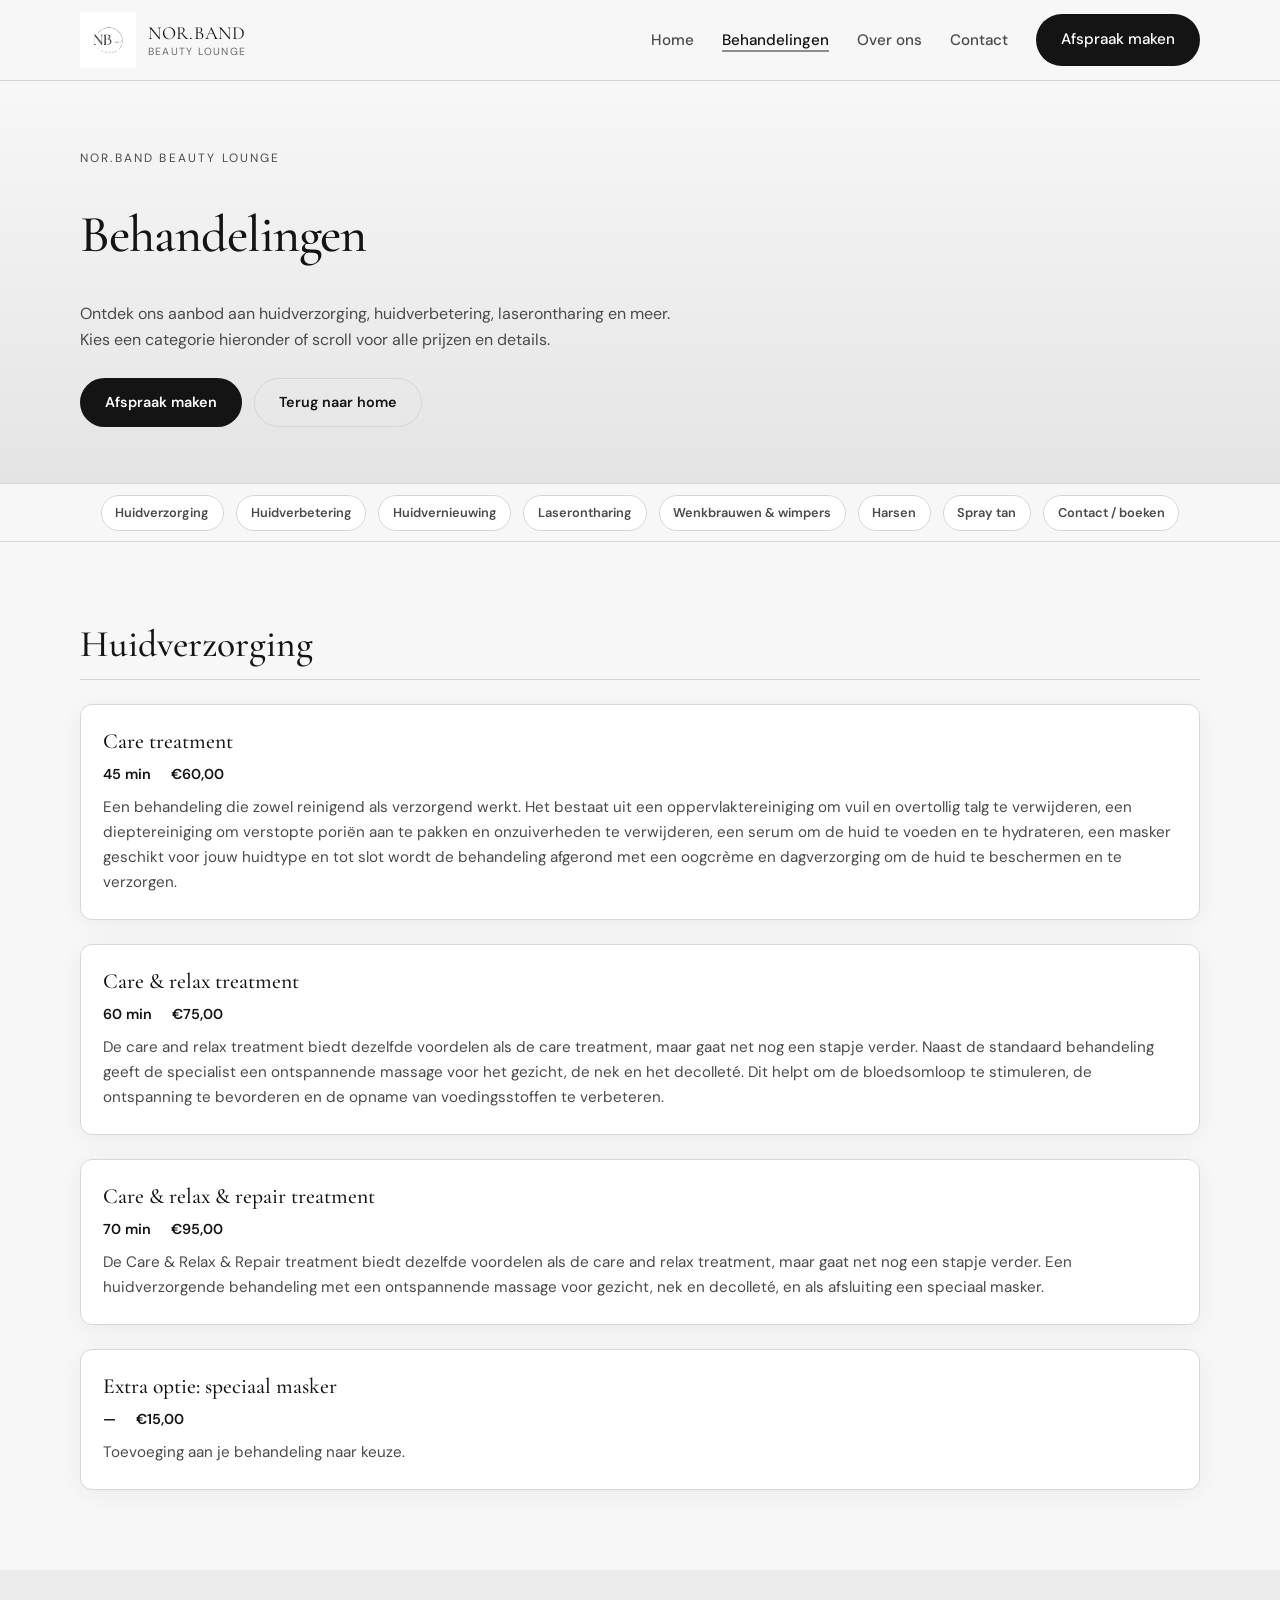
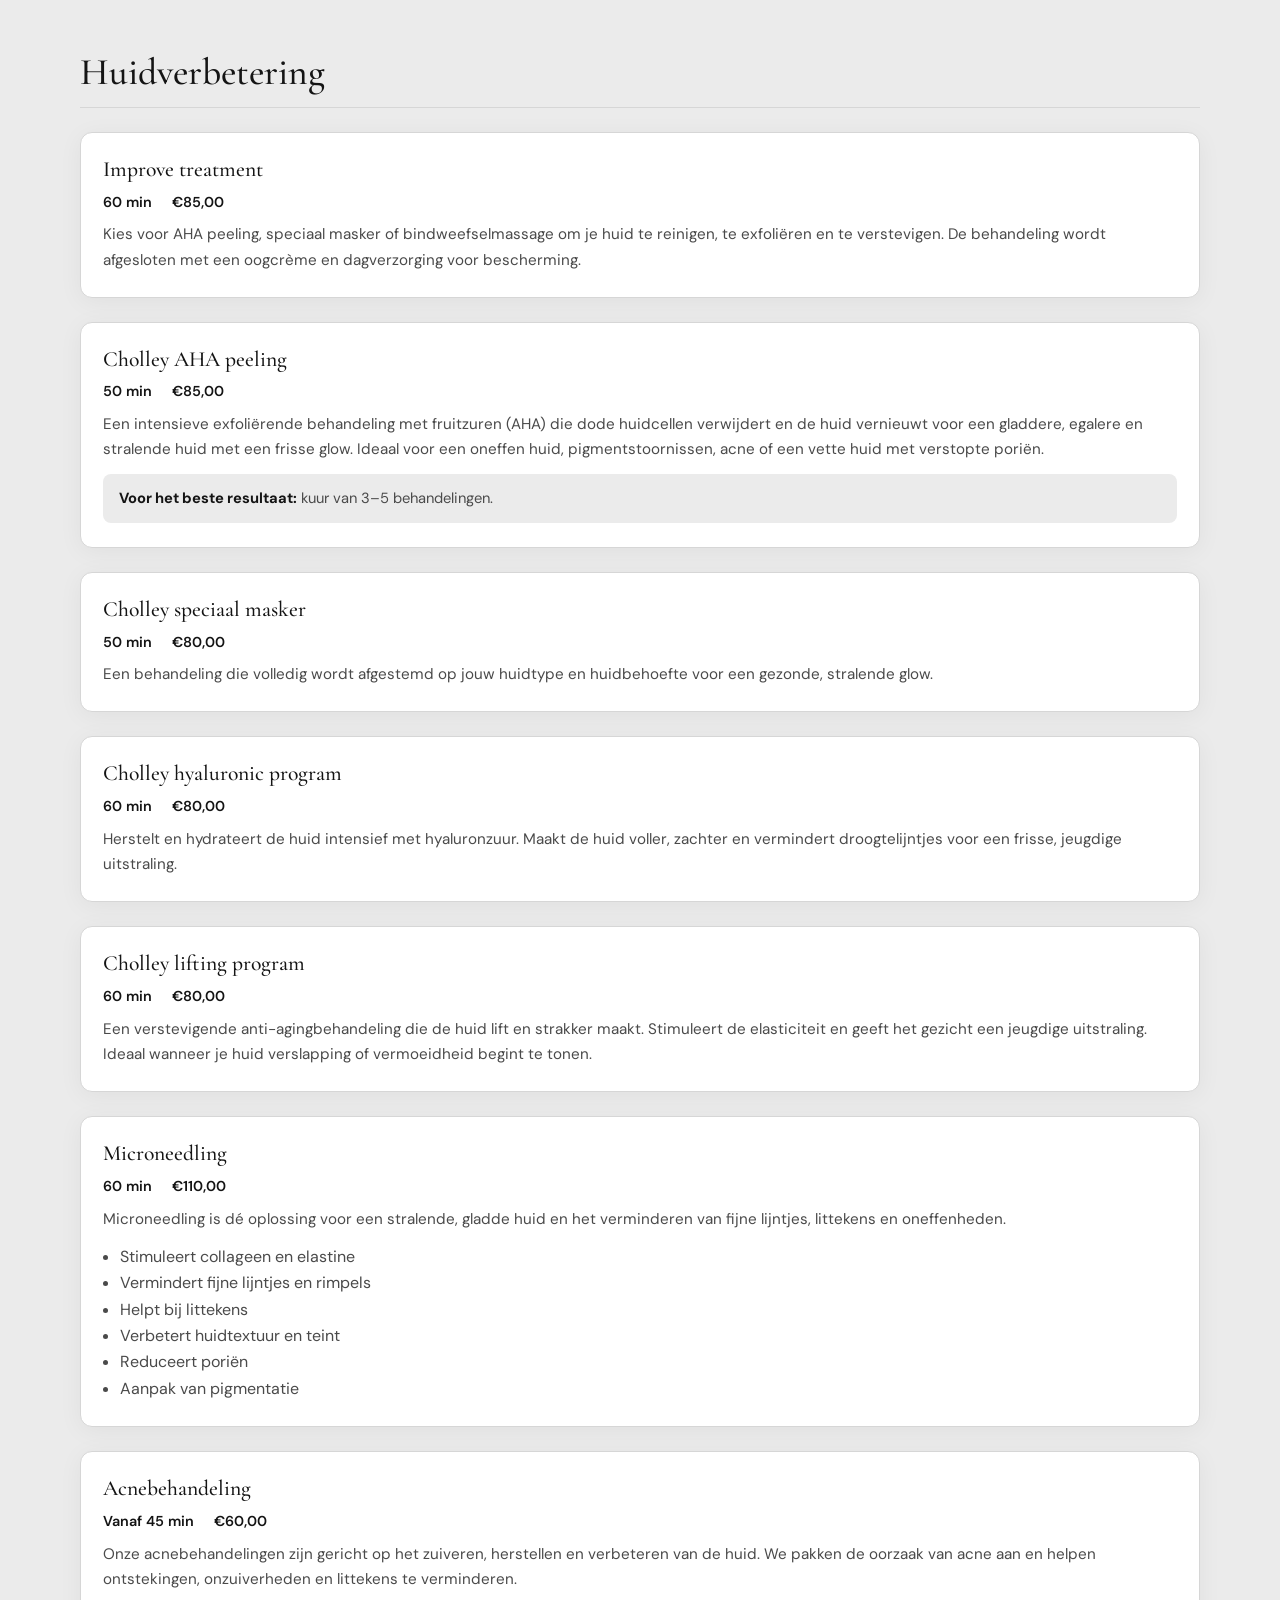
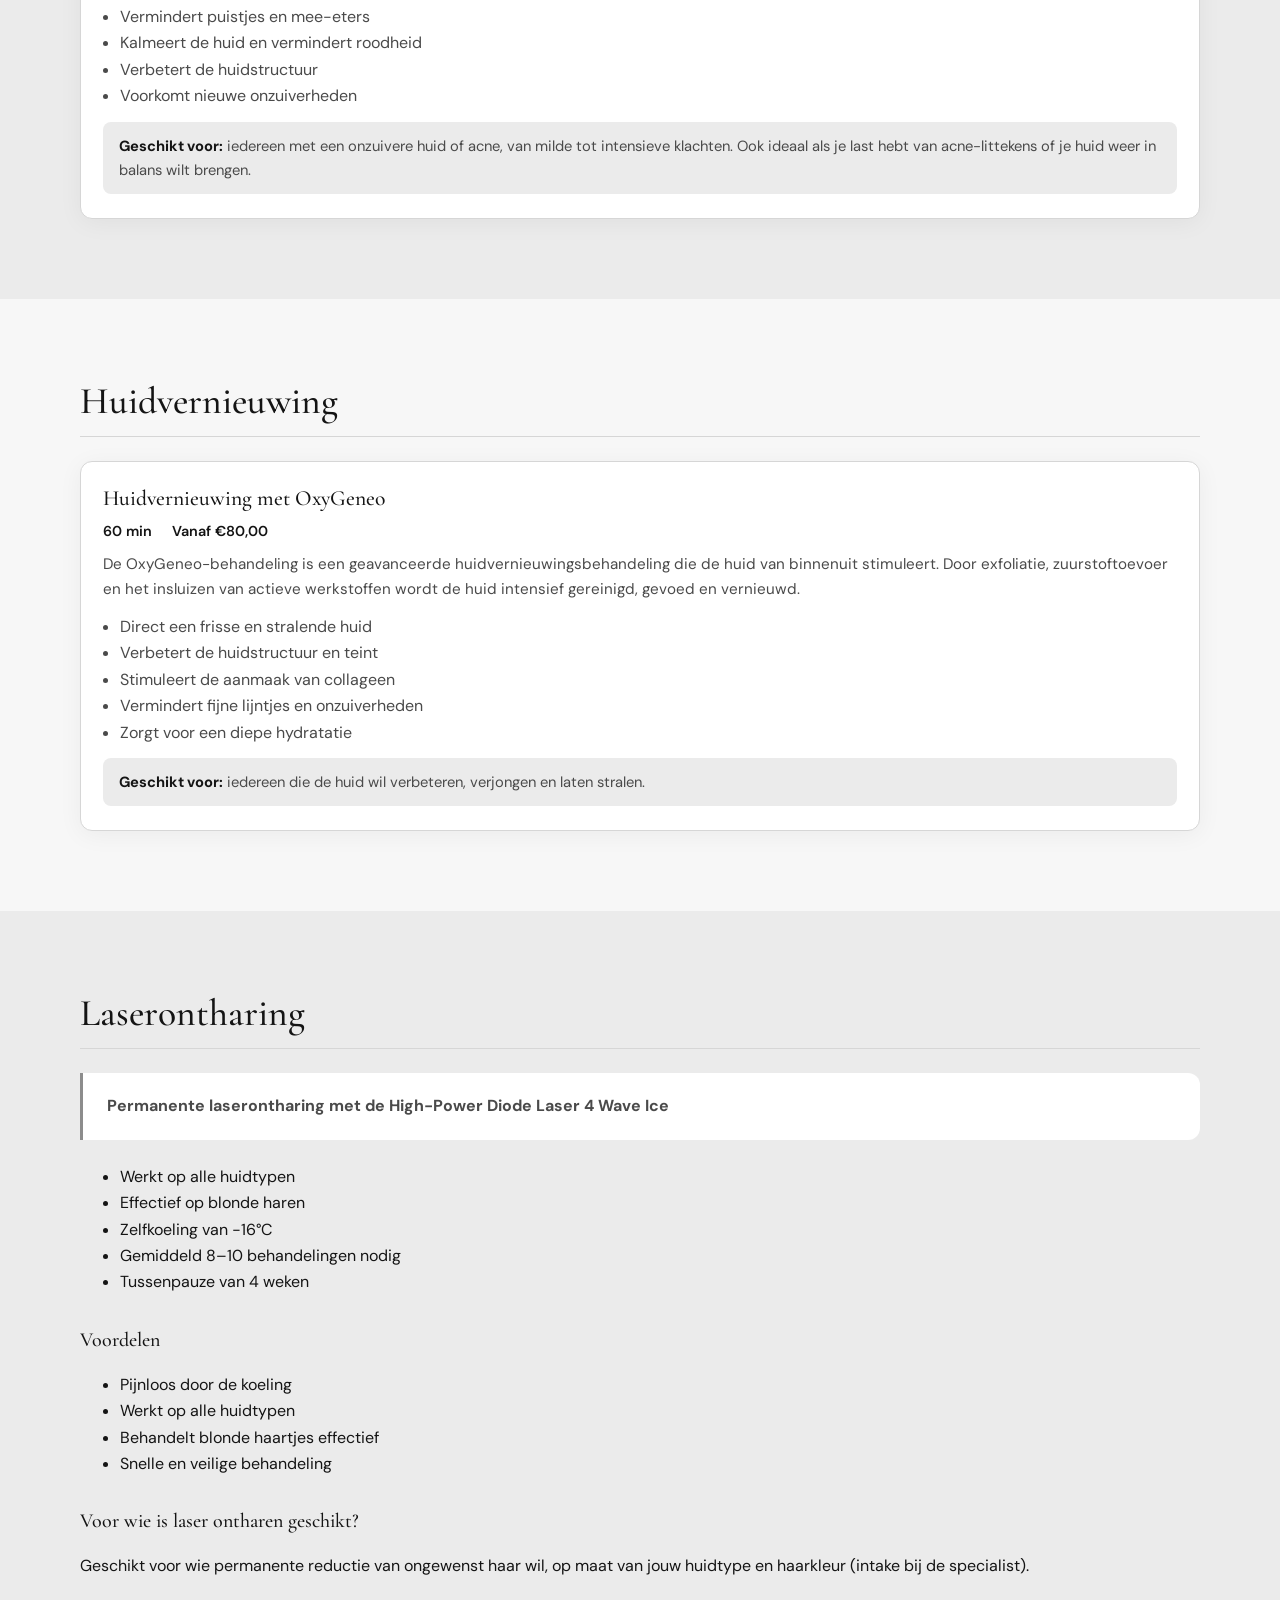
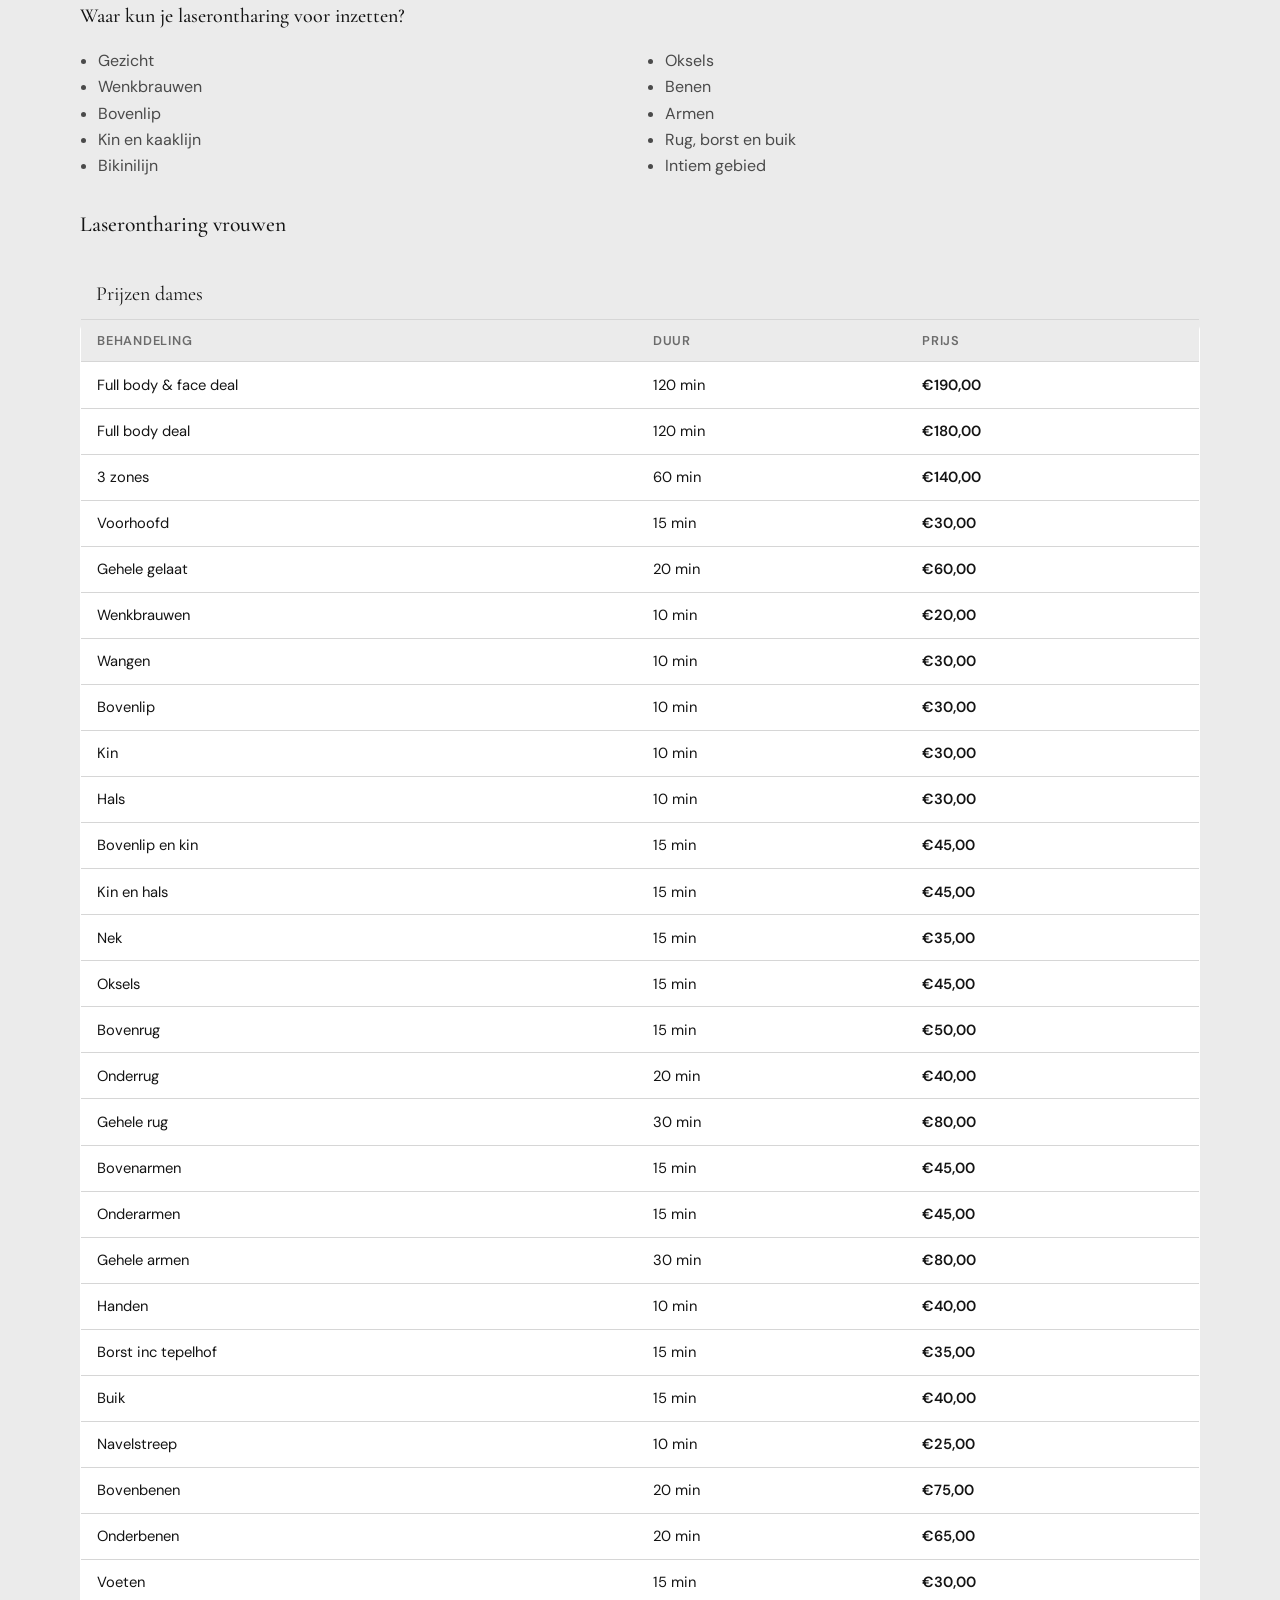
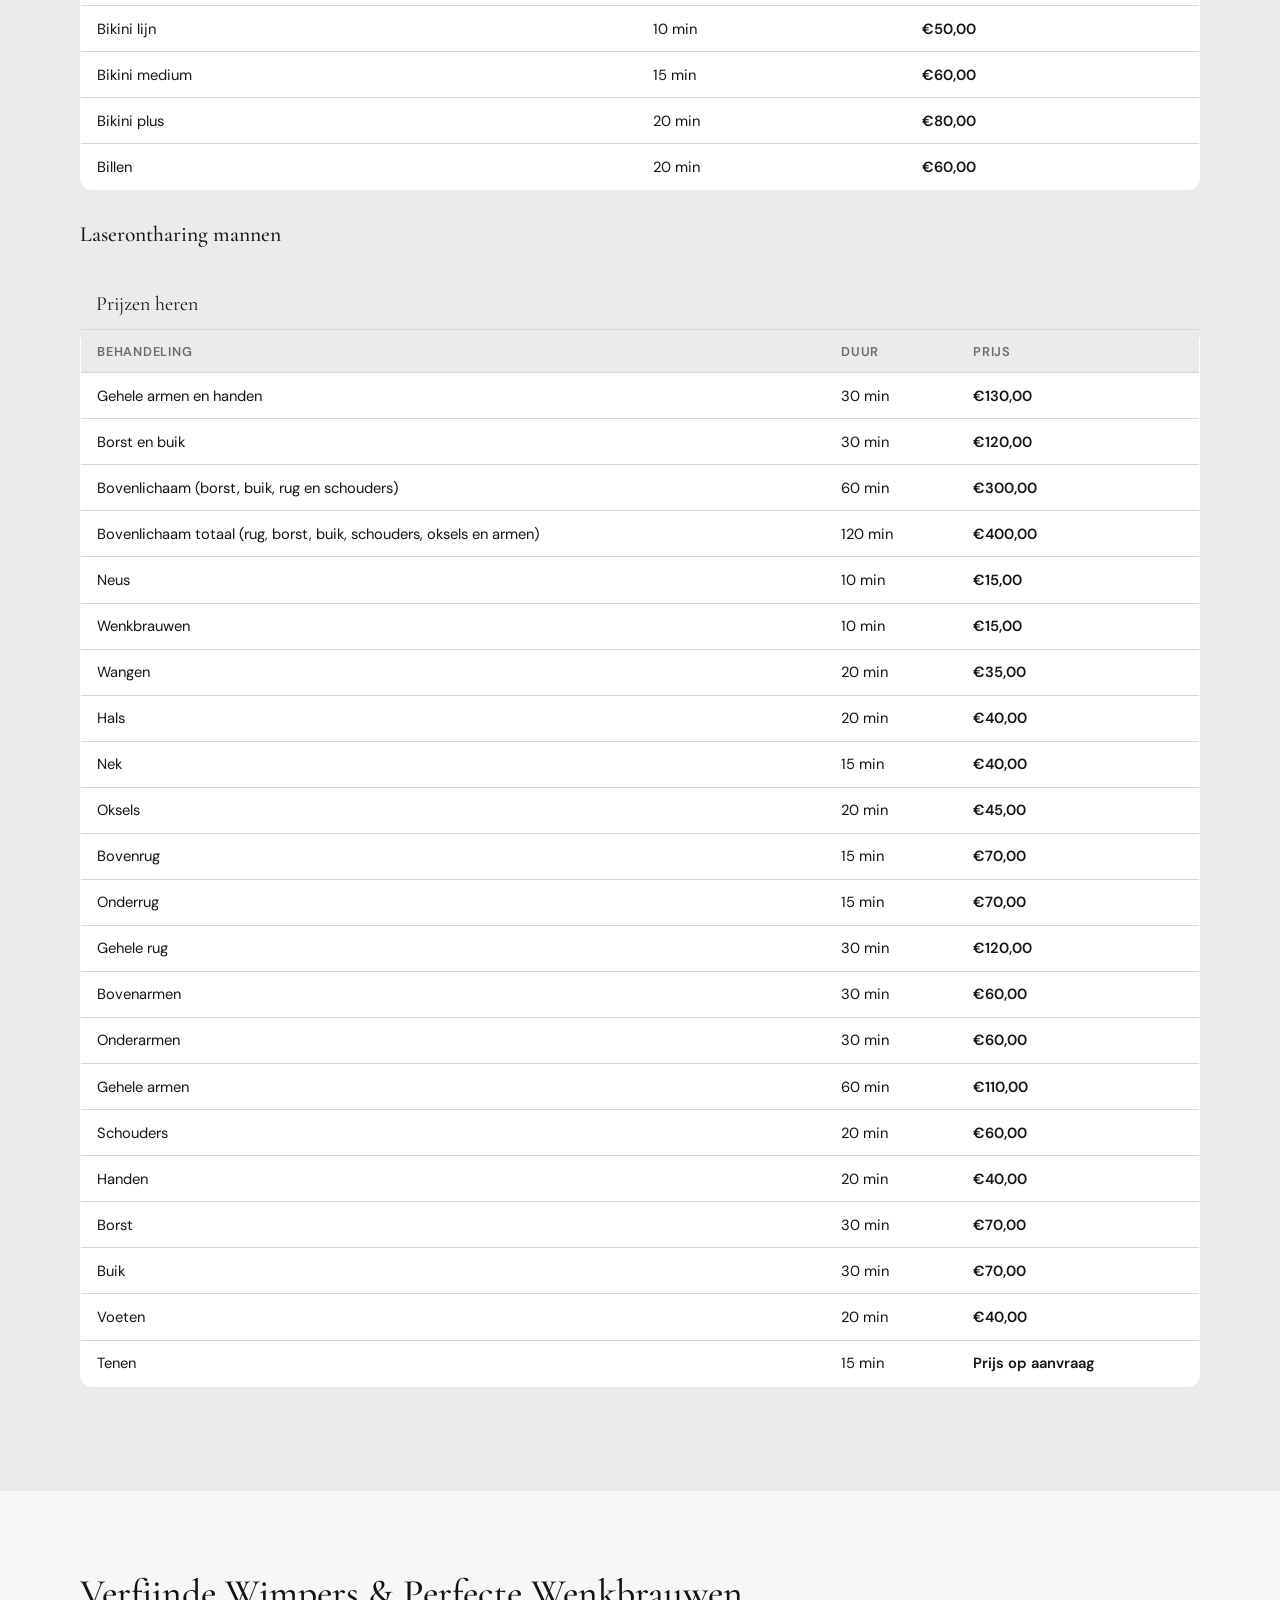
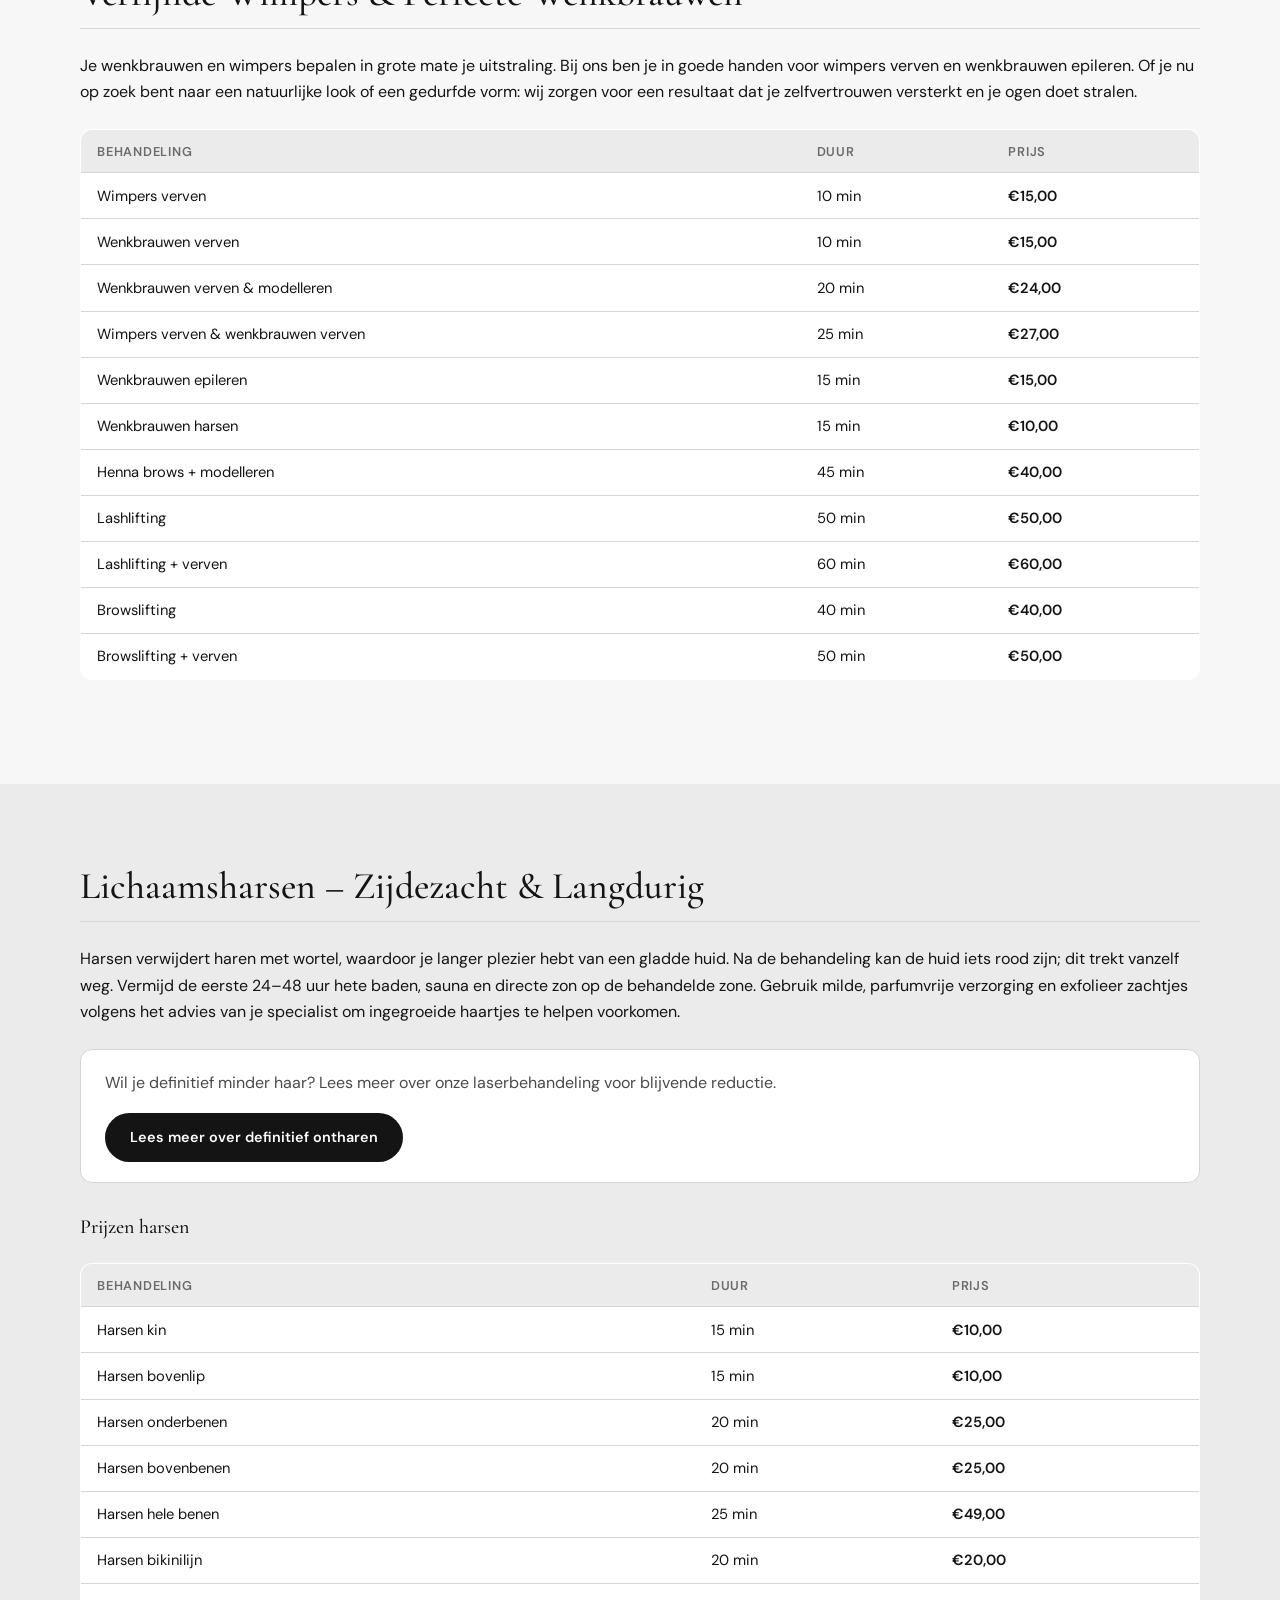
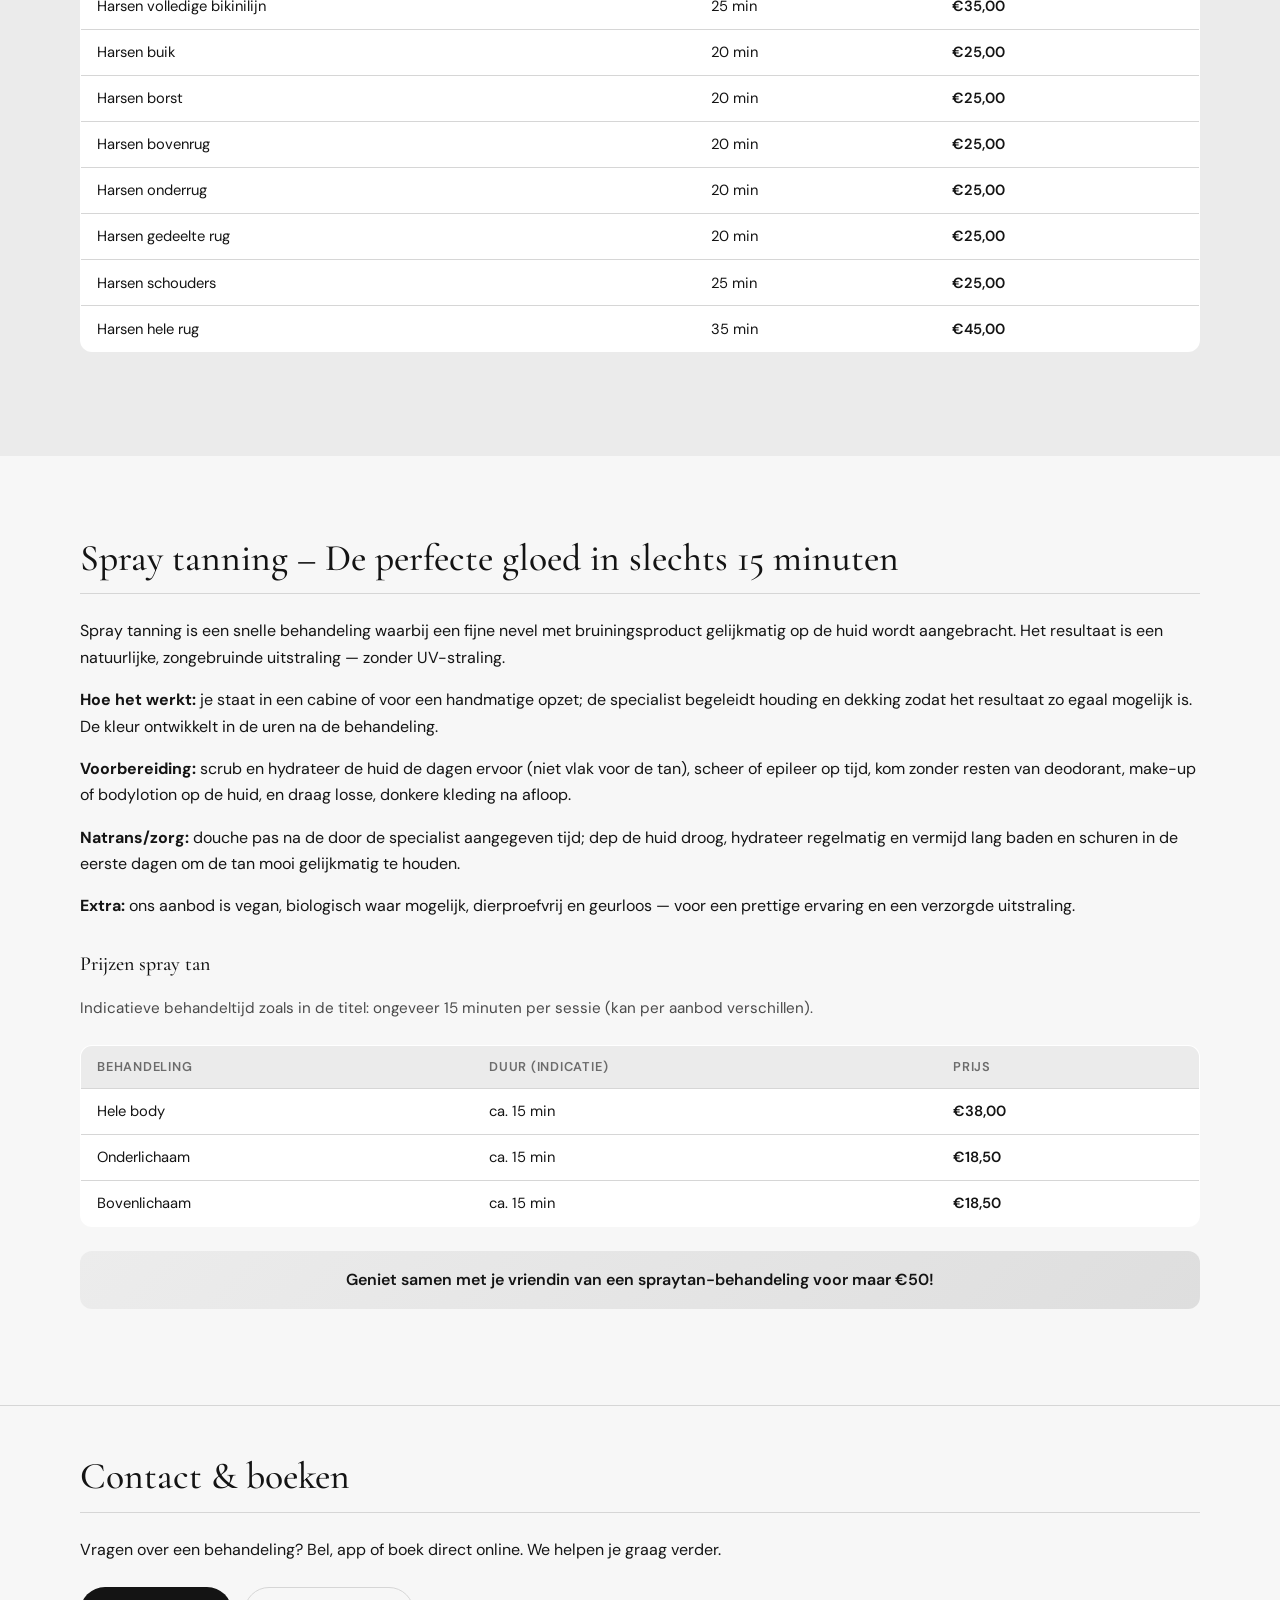
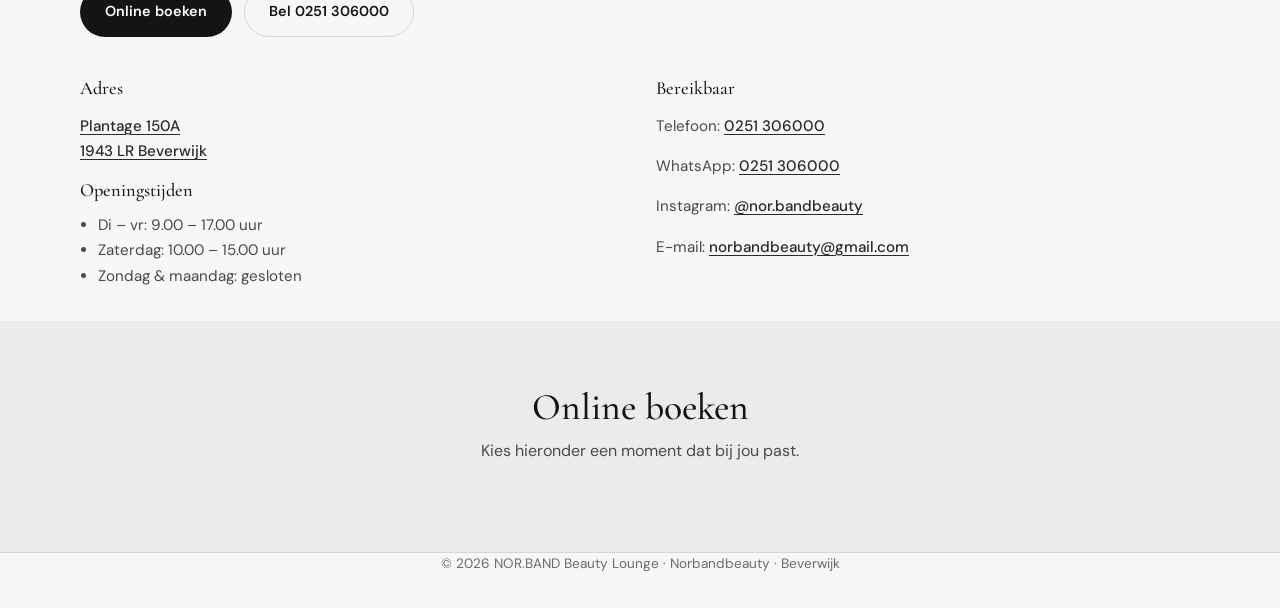
==== commit 8076af0c: "change browser tab icon" ====
--- a/behandelingen.html
+++ b/behandelingen.html
@@ -8,6 +8,8 @@
       name="description"
       content="Behandelingen bij Norbandbeauty: huidverzorging, huidverbetering, laserontharing, wenkbrauwen, harsen en spray tan in Beverwijk."
     />
+    <link rel="icon" href="images/logo.png" type="image/png" sizes="any" />
+    <link rel="apple-touch-icon" href="images/logo.png" />
     <link rel="preconnect" href="https://fonts.googleapis.com" />
     <link rel="preconnect" href="https://fonts.gstatic.com" crossorigin />
     <link
--- a/styles.css
+++ b/styles.css
@@ -1,19 +1,19 @@
 /* NOR.BAND Beauty Lounge — shared styles */
 
 :root {
-  --color-bg: #faf7f4;
-  --color-bg-alt: #f3ebe4;
+  --color-bg: #f7f7f7;
+  --color-bg-alt: #ebebeb;
   --color-surface: #ffffff;
-  --color-ink: #2e2a28;
-  --color-muted: #5c5652;
-  --color-soft: #8a817a;
-  --color-accent: #a67f78;
-  --color-accent-soft: #c9a9a2;
-  --color-line: #e5dcd4;
-  --color-rose: #d4b8b0;
+  --color-ink: #141414;
+  --color-muted: #4a4a4a;
+  --color-soft: #6b6b6b;
+  --color-accent: #2a2a2a;
+  --color-accent-soft: #8c8c8c;
+  --color-line: #d6d6d6;
+  --color-rose: #b8b8b8;
   --font-display: "Cormorant Garamond", "Times New Roman", serif;
   --font-body: "DM Sans", system-ui, -apple-system, sans-serif;
-  --shadow-soft: 0 12px 40px rgba(46, 42, 40, 0.08);
+  --shadow-soft: 0 12px 40px rgba(0, 0, 0, 0.08);
   --radius: 12px;
   --max: 1120px;
   --header-h: 72px;
@@ -126,7 +126,7 @@
   position: sticky;
   top: 0;
   z-index: 100;
-  background: rgba(250, 247, 244, 0.92);
+  background: rgba(247, 247, 247, 0.92);
   backdrop-filter: blur(10px);
   border-bottom: 1px solid var(--color-line);
 }
@@ -262,22 +262,22 @@
 
 .btn--primary {
   background: var(--color-ink);
-  color: #faf7f4;
+  color: #ffffff;
 }
 
 .btn--primary:hover {
-  background: #45403d;
-  color: #faf7f4;
+  background: #333333;
+  color: #ffffff;
 }
 
 /* Anchor primary buttons: override global `a` / `.site-nav a` link colours */
 a.btn.btn--primary {
-  color: #faf7f4;
+  color: #ffffff;
   text-decoration: none;
 }
 
 a.btn.btn--primary:hover {
-  color: #faf7f4;
+  color: #ffffff;
 }
 
 .btn--ghost {
@@ -344,7 +344,7 @@
 .hero {
   position: relative;
   padding: clamp(2.5rem, 6vw, 4rem) 0 clamp(3rem, 8vw, 5rem);
-  background: linear-gradient(160deg, #faf7f4 0%, #ebe3dd 45%, #e0d4cc 100%);
+  background: linear-gradient(160deg, #f7f7f7 0%, #e8e8e8 45%, #dcdcdc 100%);
   overflow: hidden;
 }
 
@@ -410,13 +410,13 @@
   border: 1px solid var(--color-line);
   border-radius: var(--radius);
   padding: 1.5rem 1.35rem;
-  box-shadow: 0 4px 24px rgba(46, 42, 40, 0.04);
+  box-shadow: 0 4px 24px rgba(0, 0, 0, 0.05);
   transition: box-shadow 0.2s, border-color 0.2s;
 }
 
 .card:hover {
   box-shadow: var(--shadow-soft);
-  border-color: #d9cec5;
+  border-color: #c9c9c9;
 }
 
 .card h3 {
@@ -509,17 +509,45 @@
   margin-bottom: 0.35rem;
 }
 
+/* Sfeerimpressie — klantenfoto’s */
+.photo-grid {
+  display: grid;
+  gap: 0.75rem;
+  grid-template-columns: repeat(2, 1fr);
+}
+
+@media (min-width: 720px) {
+  .photo-grid {
+    grid-template-columns: repeat(3, 1fr);
+    gap: 1rem;
+  }
+}
+
+.photo-grid__item {
+  margin: 0;
+  border-radius: var(--radius);
+  overflow: hidden;
+  border: 1px solid var(--color-line);
+  box-shadow: 0 4px 20px rgba(0, 0, 0, 0.06);
+}
+
+.photo-grid__item img {
+  width: 100%;
+  aspect-ratio: 4 / 3;
+  object-fit: cover;
+}
+
 /* CTA band */
 .cta-band {
   text-align: center;
   padding: clamp(2.5rem, 6vw, 3.5rem);
-  background: linear-gradient(135deg, #3a3533 0%, #2e2a28 100%);
-  color: #f5f0eb;
+  background: linear-gradient(135deg, #1f1f1f 0%, #141414 100%);
+  color: #f5f5f5;
   border-radius: var(--radius);
 }
 
 .cta-band h2 {
-  color: #f5f0eb;
+  color: #f5f5f5;
   margin: 0 0 1rem;
 }
 
@@ -531,7 +559,7 @@
 }
 
 .cta-band .btn--primary {
-  background: #f5f0eb;
+  background: #f5f5f5;
   color: var(--color-ink);
 }
 
@@ -609,7 +637,7 @@
 /* Behandelingen page */
 .page-hero {
   padding: clamp(2.5rem, 6vw, 3.5rem) 0;
-  background: linear-gradient(180deg, #faf7f4, #ebe3dd);
+  background: linear-gradient(180deg, #f7f7f7, #e4e4e4);
   border-bottom: 1px solid var(--color-line);
 }
 
@@ -623,7 +651,7 @@
   position: sticky;
   top: var(--header-h);
   z-index: 50;
-  background: rgba(250, 247, 244, 0.95);
+  background: rgba(247, 247, 247, 0.95);
   backdrop-filter: blur(8px);
   border-bottom: 1px solid var(--color-line);
   padding: 0.65rem 0;
@@ -851,7 +879,7 @@
 .spray-highlight {
   margin-top: 1.5rem;
   padding: 1rem 1.25rem;
-  background: linear-gradient(135deg, #f0e6e0, #e8dcd4);
+  background: linear-gradient(135deg, #ececec, #dedede);
   border-radius: var(--radius);
   font-weight: 600;
   color: var(--color-ink);
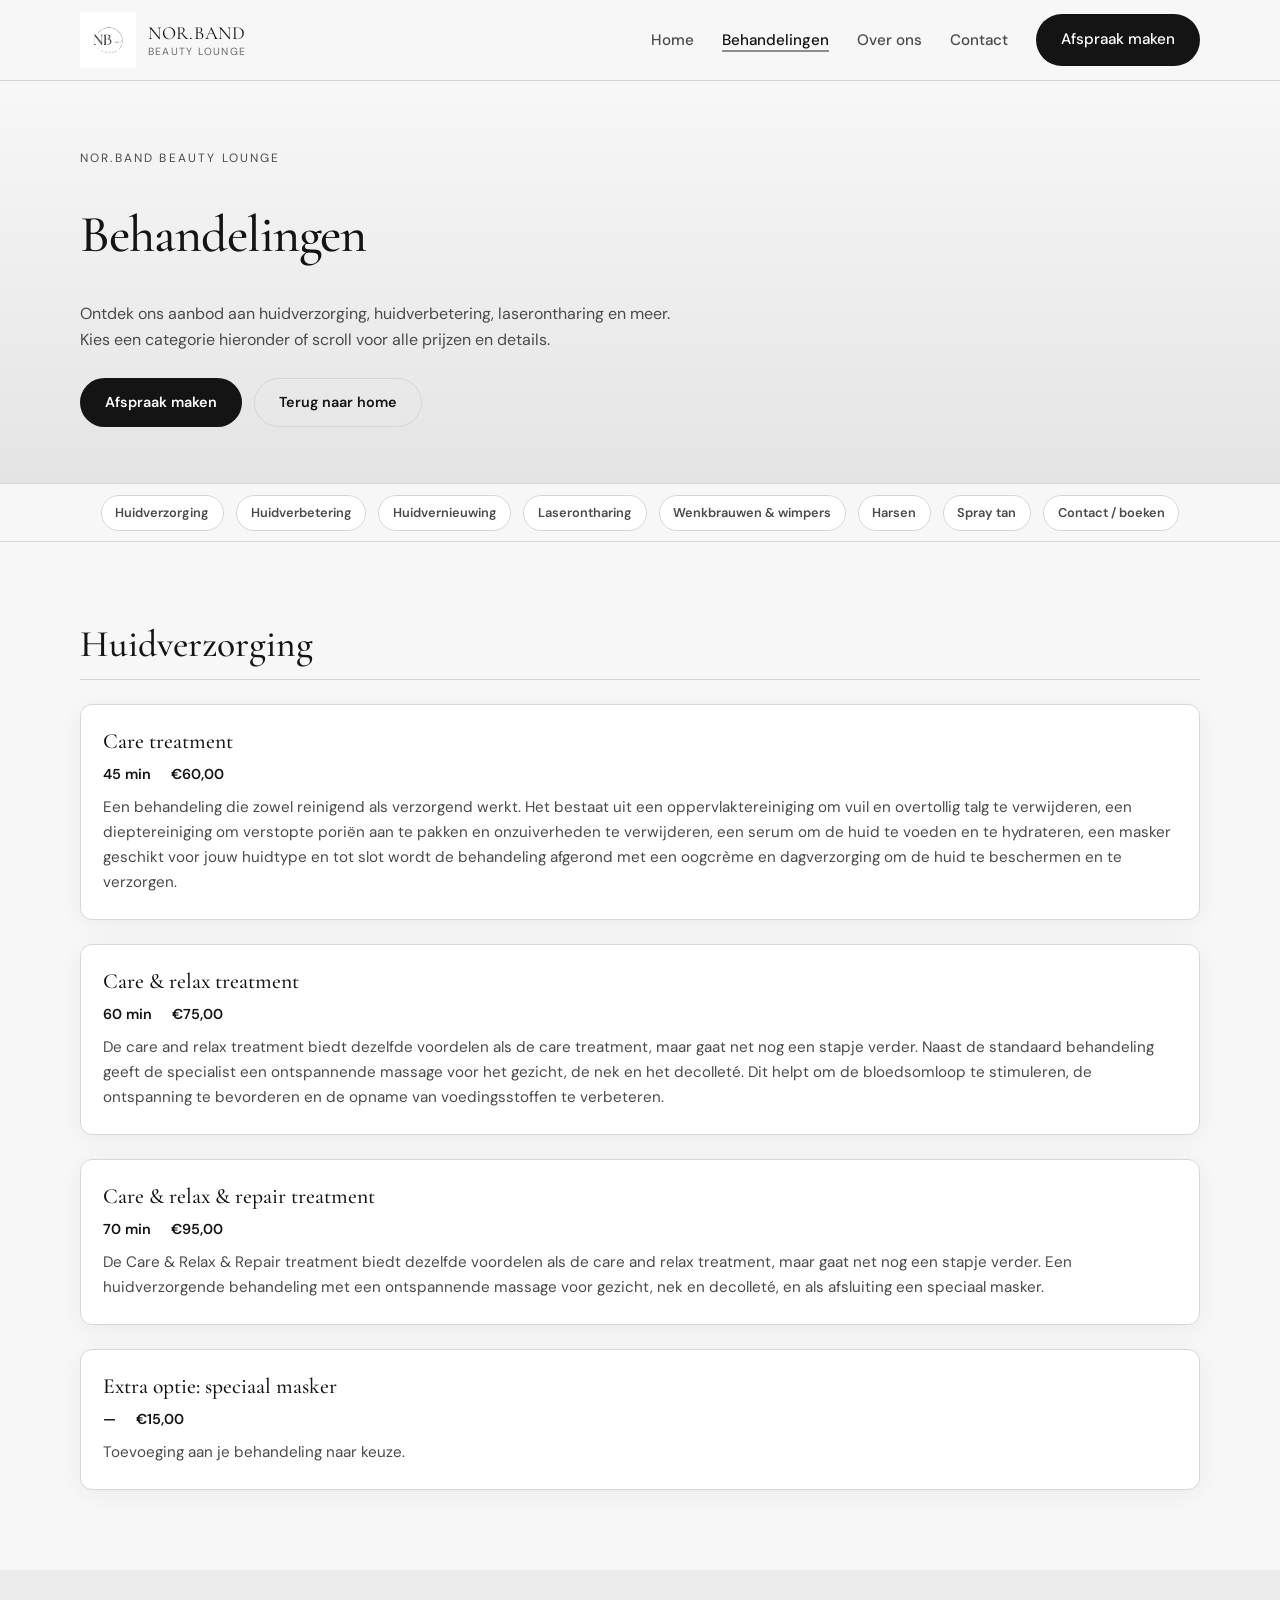
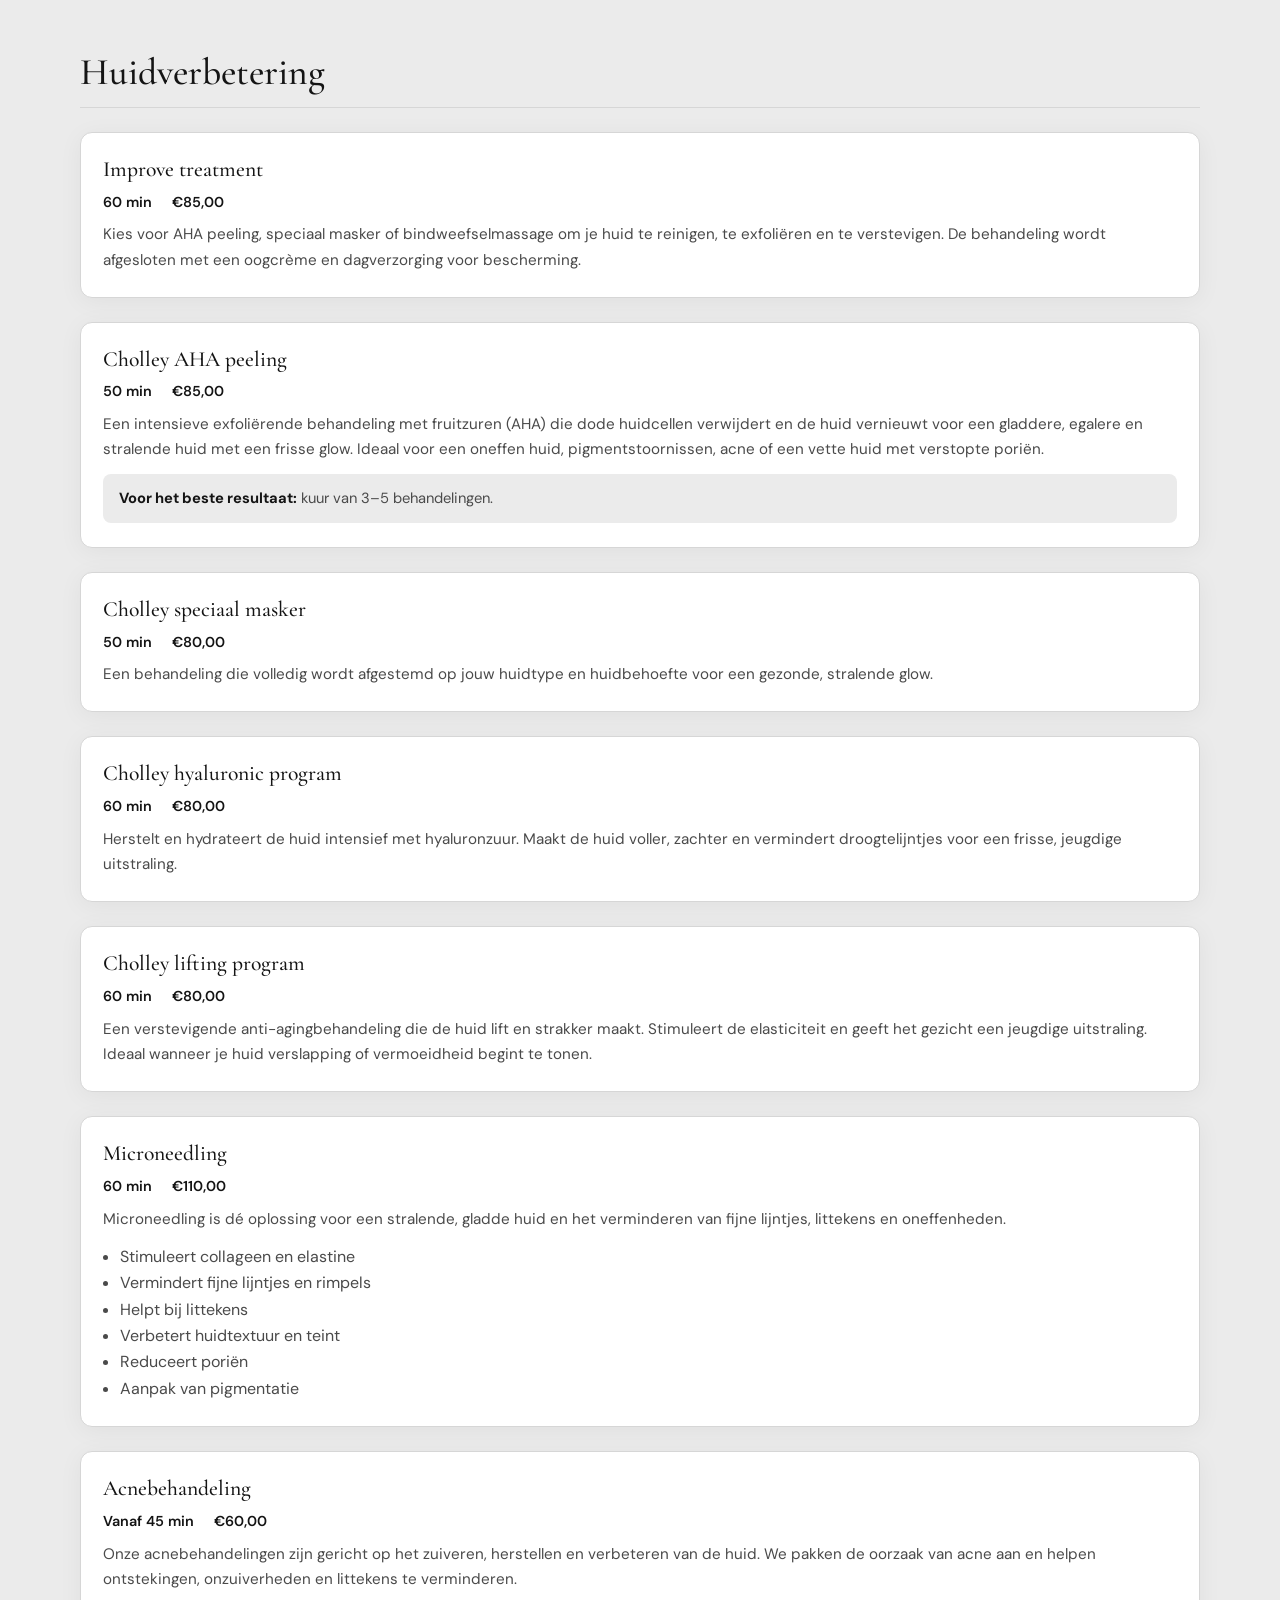
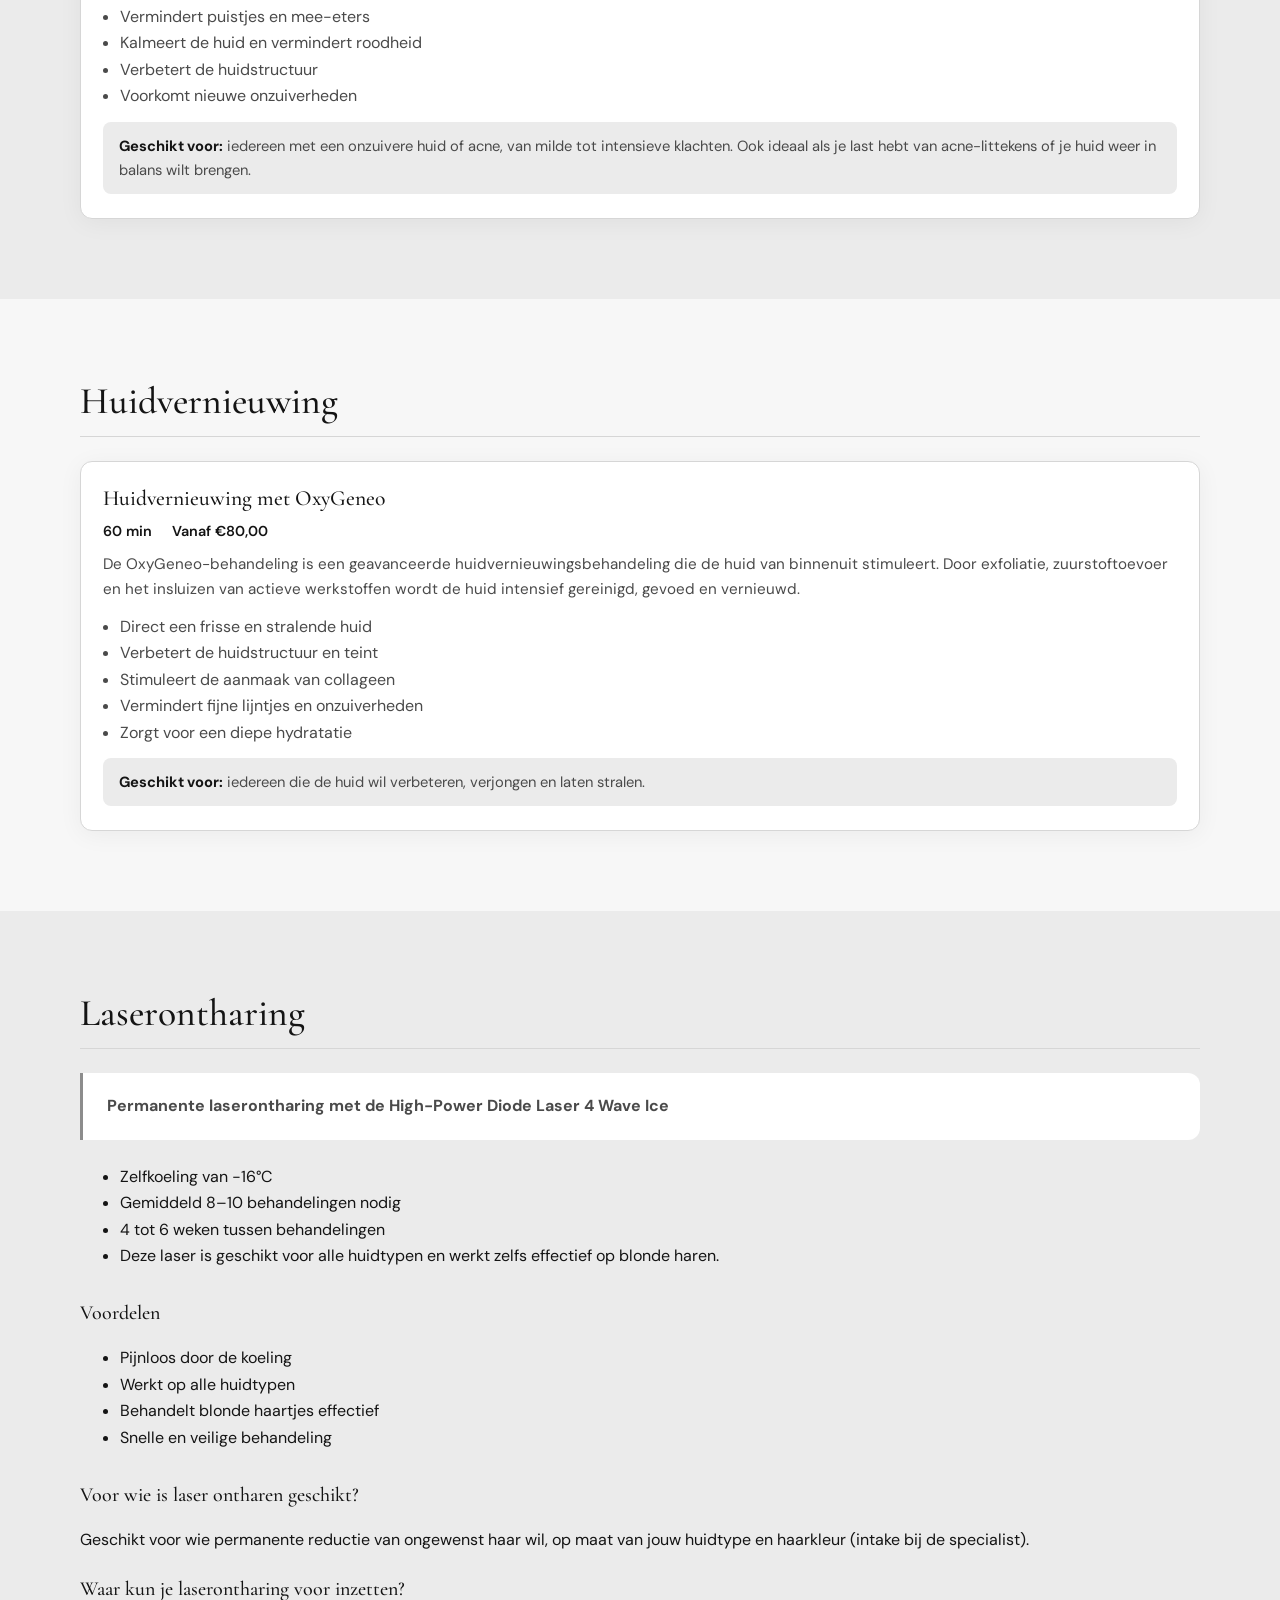
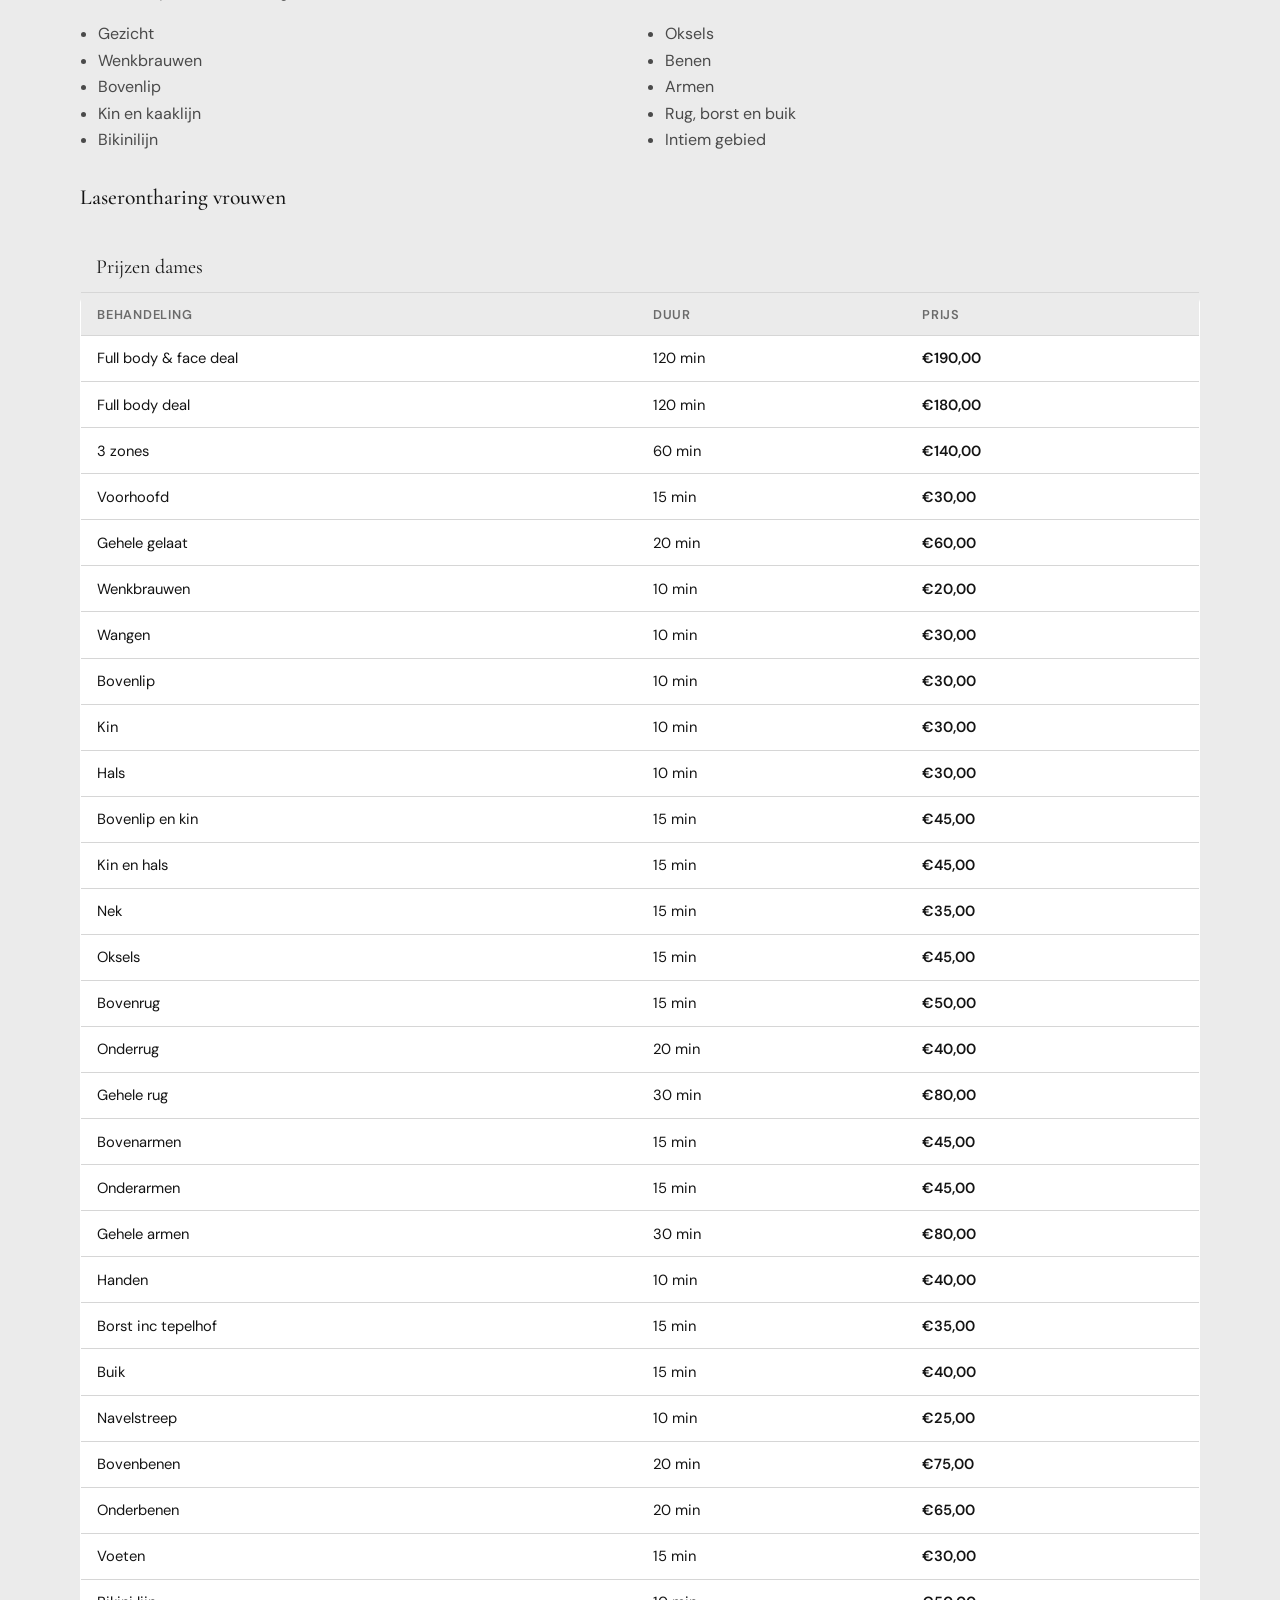
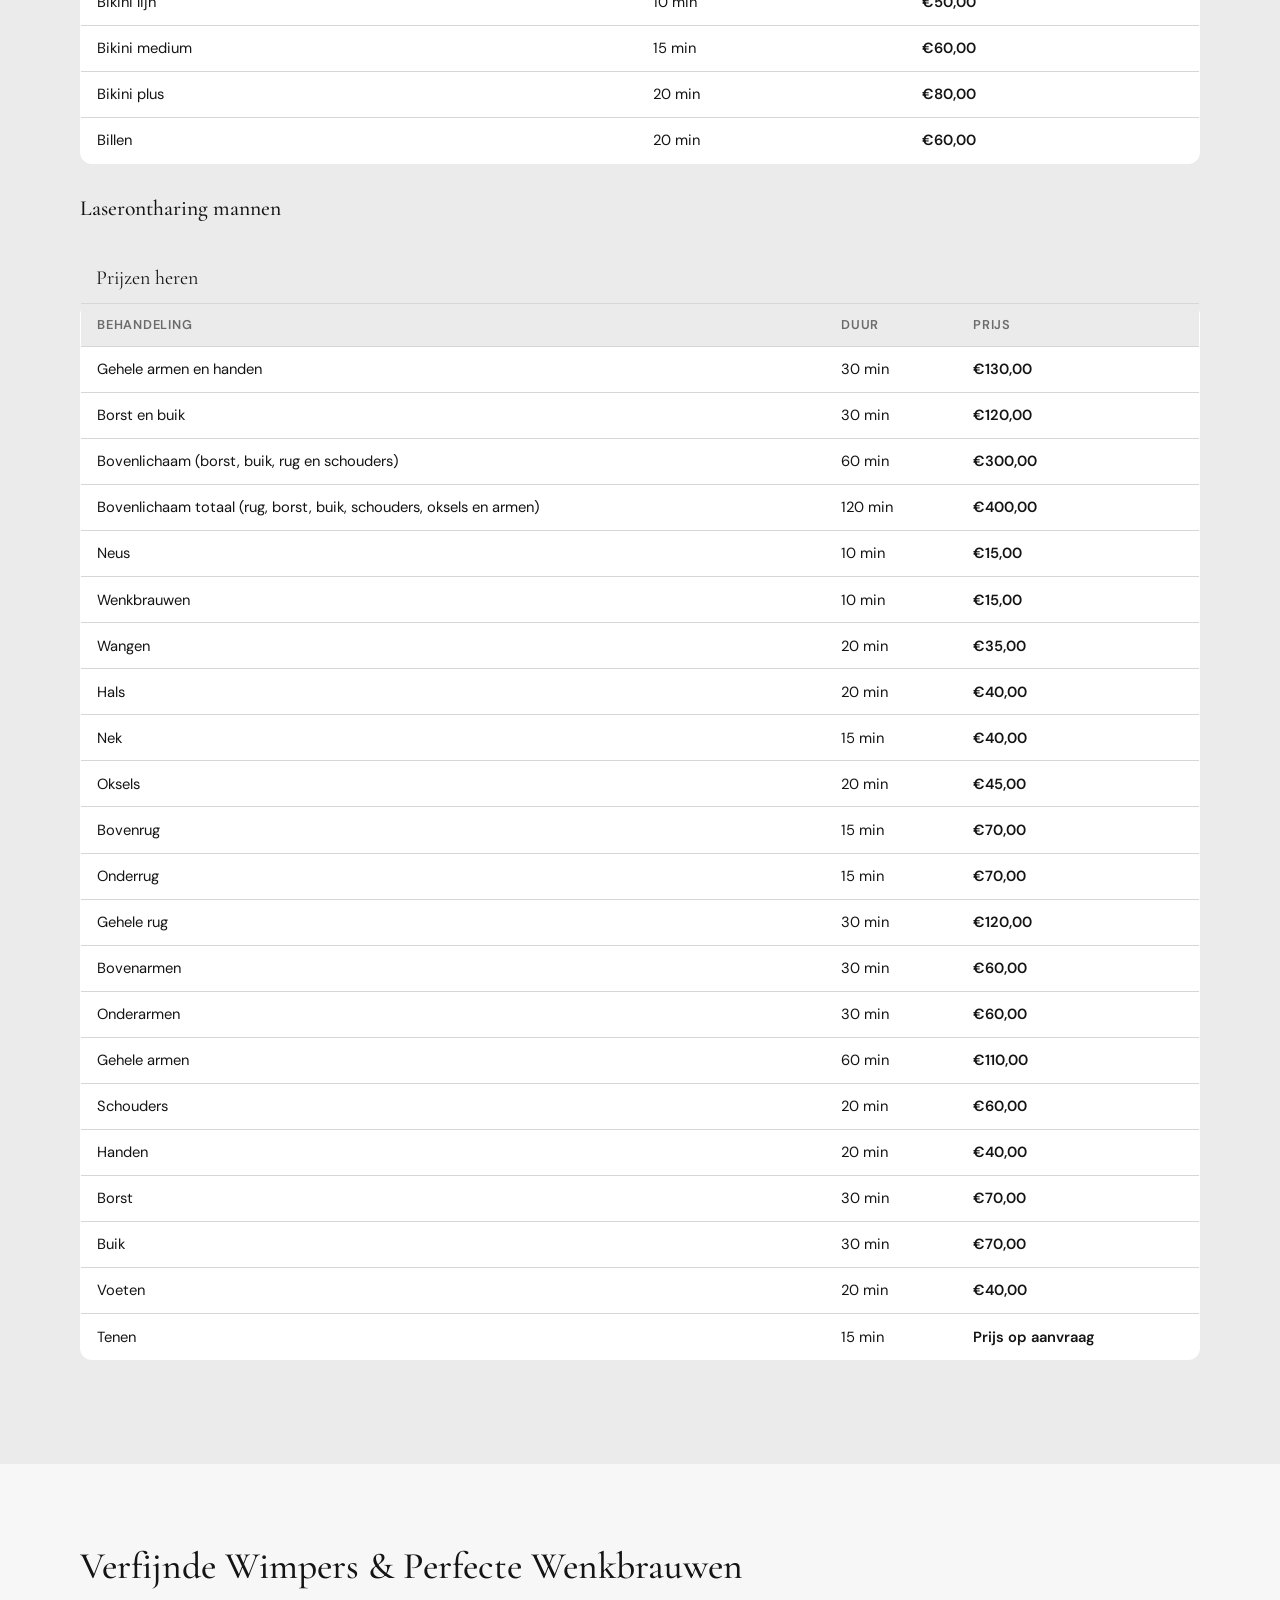
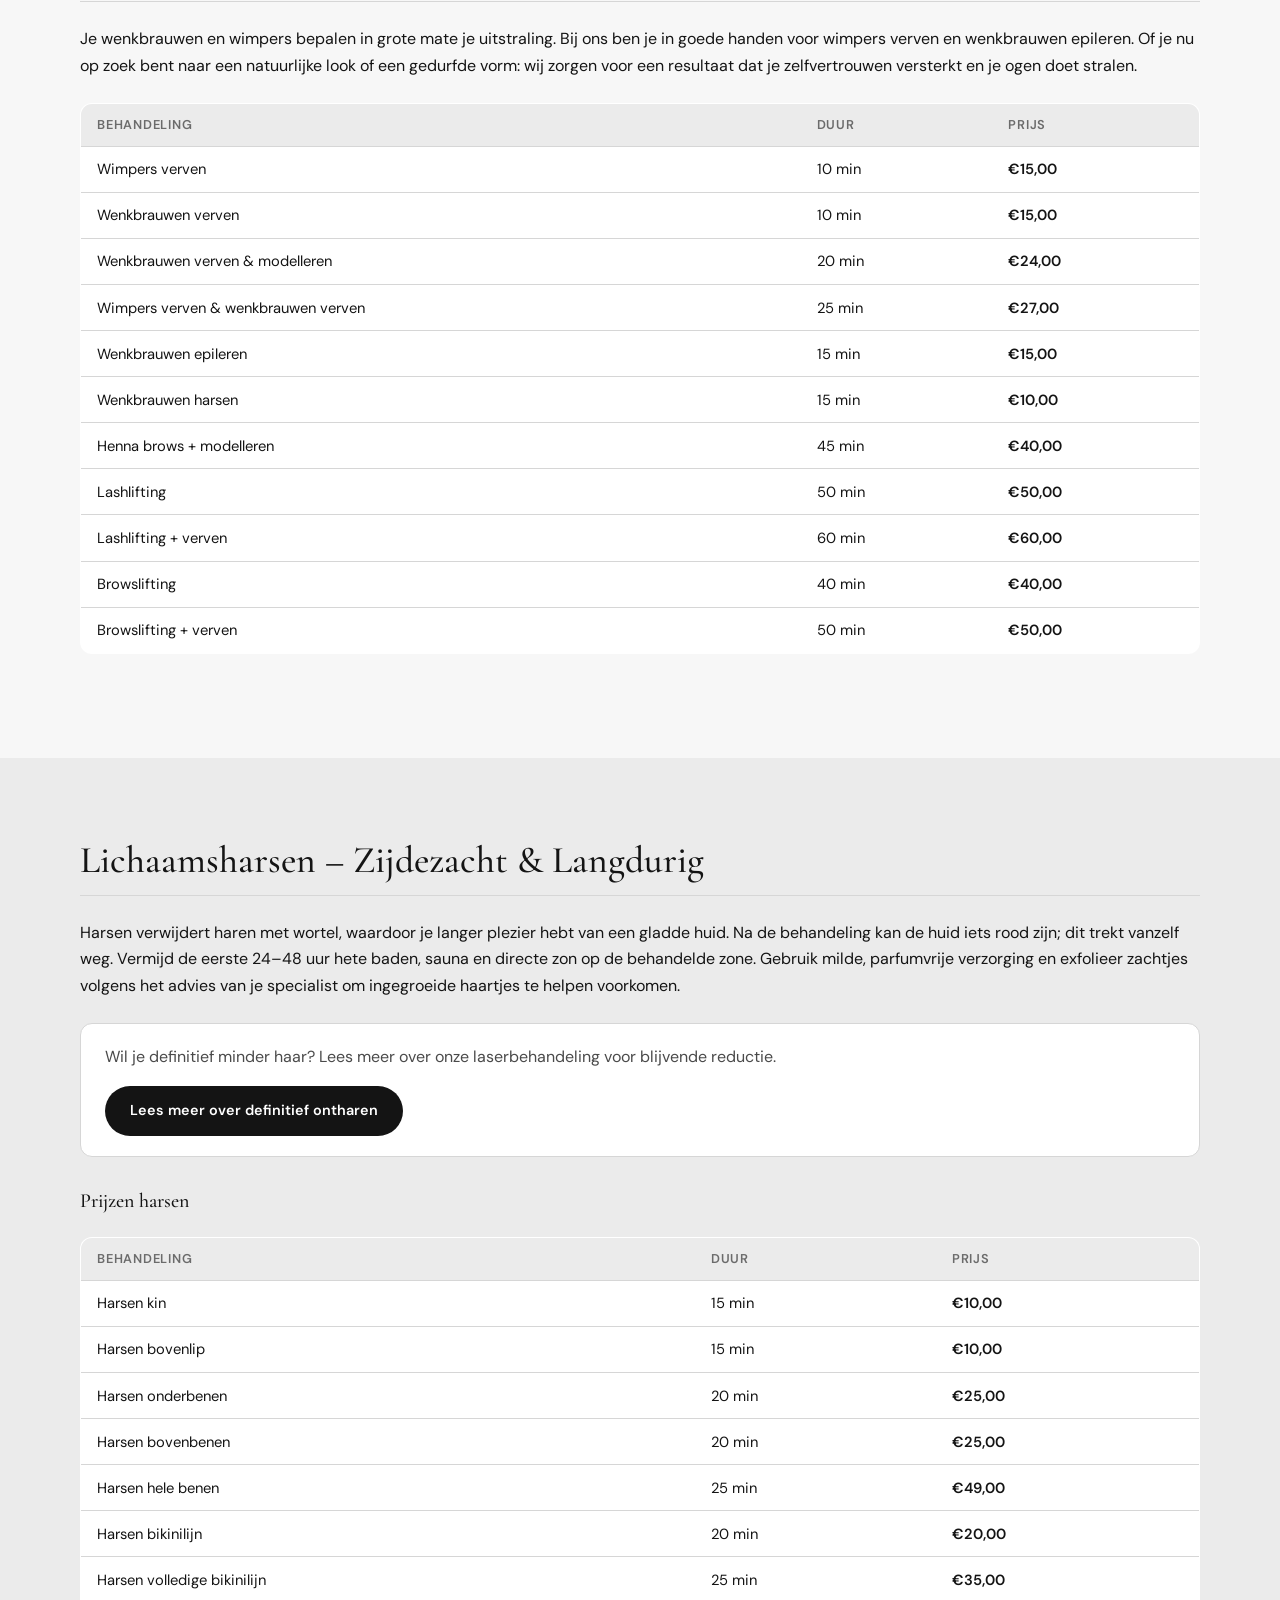
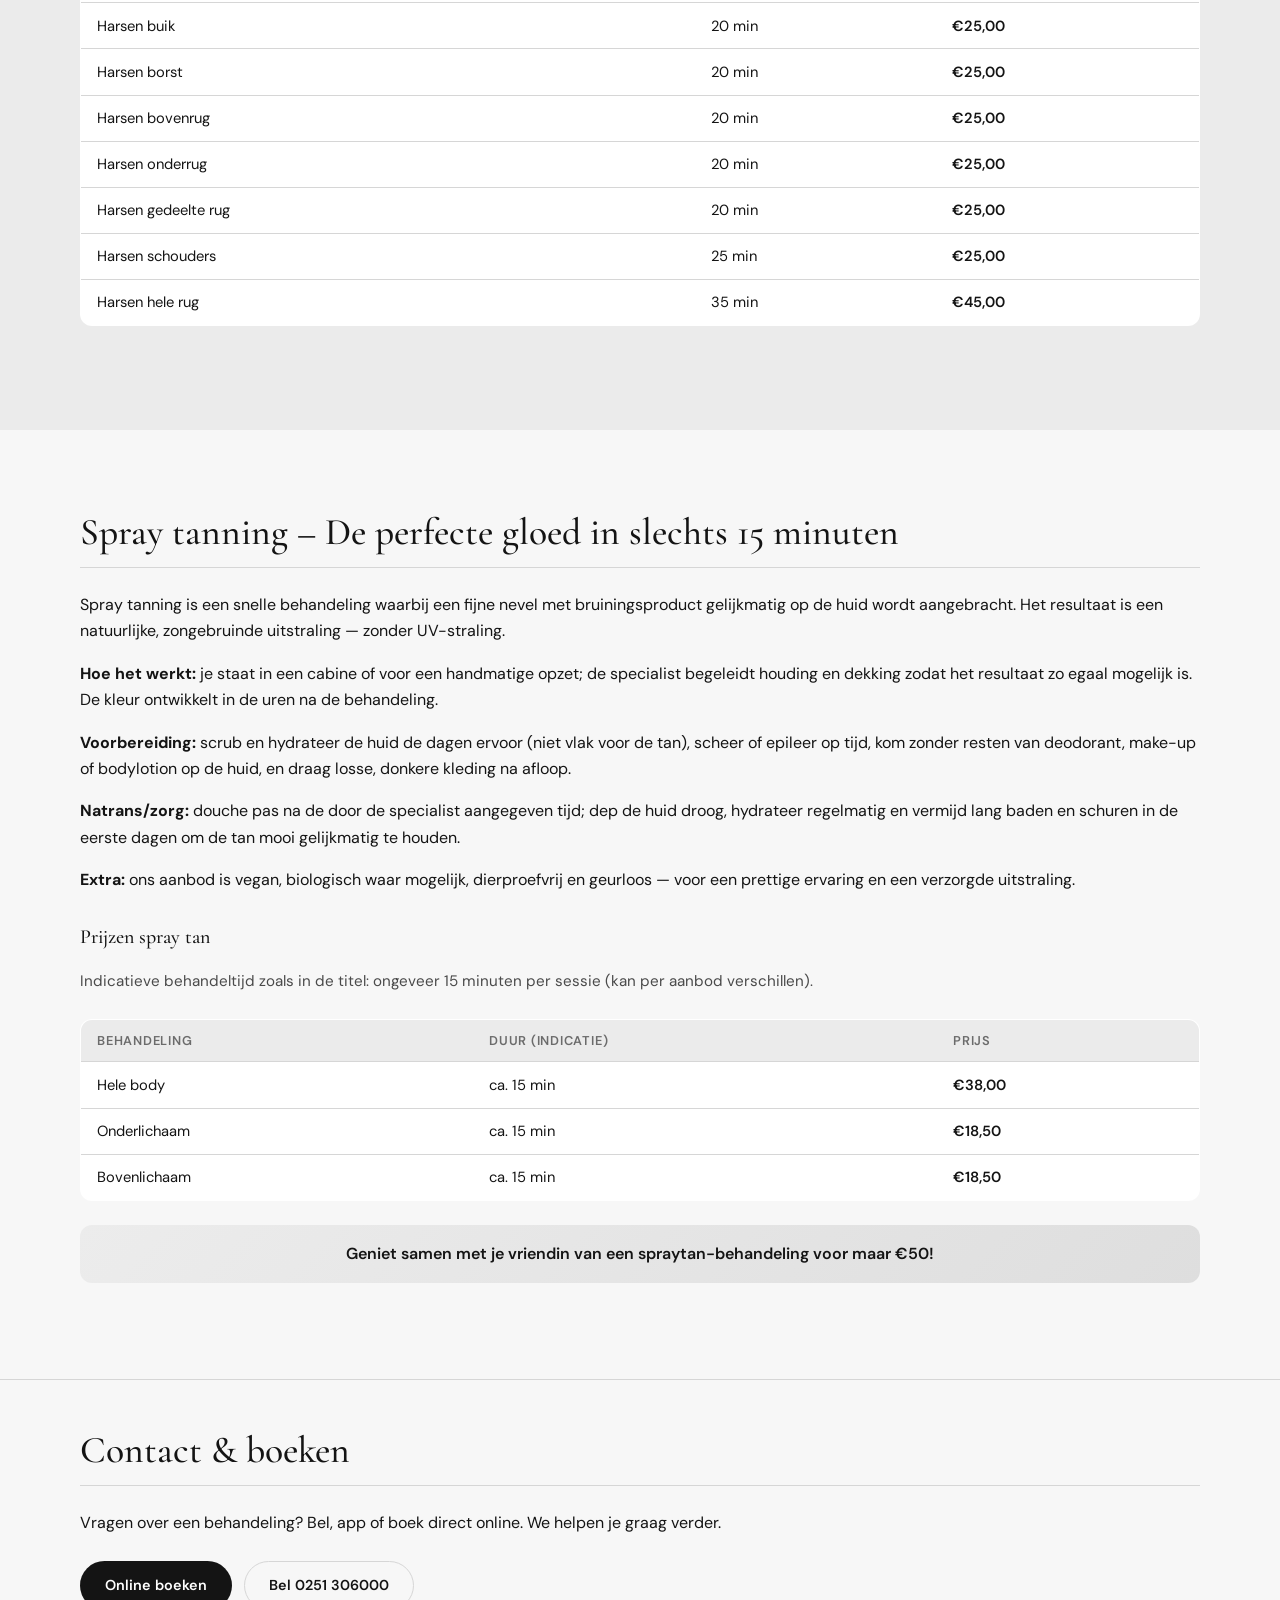
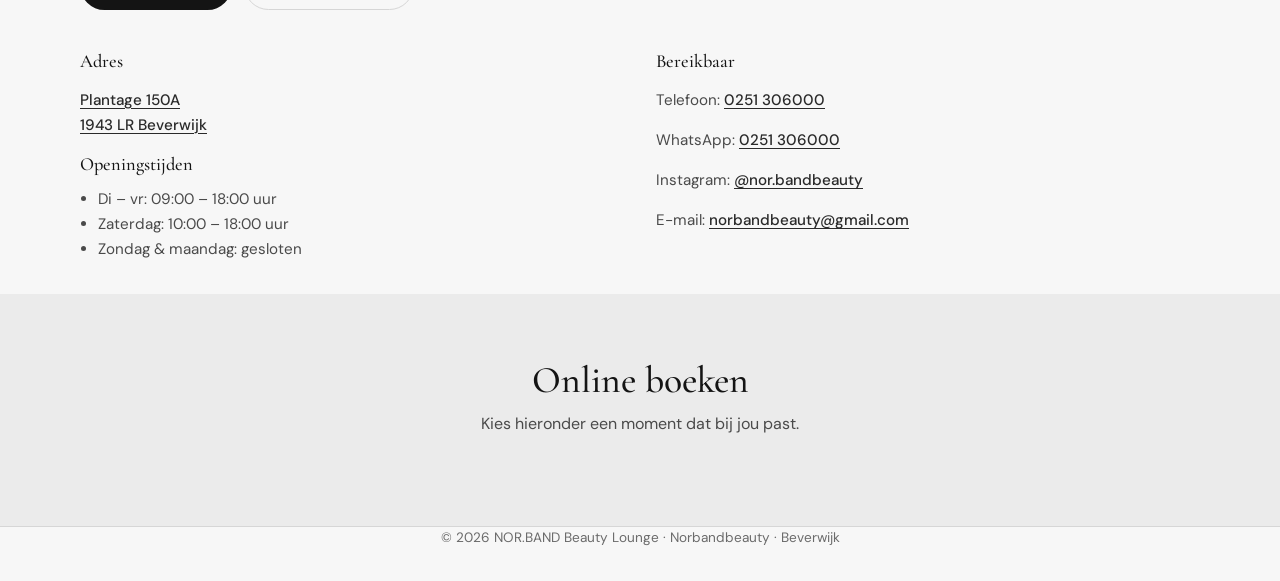
==== commit f4b610d7: "fix stylings and some data" ====
--- a/behandelingen.html
+++ b/behandelingen.html
@@ -309,11 +309,12 @@
           </div>
 
           <ul>
-            <li>Werkt op alle huidtypen</li>
-            <li>Effectief op blonde haren</li>
             <li>Zelfkoeling van −16°C</li>
             <li>Gemiddeld 8–10 behandelingen nodig</li>
-            <li>Tussenpauze van 4 weken</li>
+            <li>4 tot 6 weken tussen behandelingen</li>
+            <li>
+              Deze laser is geschikt voor alle huidtypen en werkt zelfs effectief op blonde haren.
+            </li>
           </ul>
 
           <h3 style="margin-top: 2rem; font-size: 1.25rem">Voordelen</h3>
@@ -936,8 +937,8 @@
               </p>
               <h3>Openingstijden</h3>
               <ul>
-                <li>Di – vr: 9.00 – 17.00 uur</li>
-                <li>Zaterdag: 10.00 – 15.00 uur</li>
+                <li>Di – vr: 09:00 – 18:00 uur</li>
+                <li>Zaterdag: 10:00 – 18:00 uur</li>
                 <li>Zondag &amp; maandag: gesloten</li>
               </ul>
             </div>
--- a/styles.css
+++ b/styles.css
@@ -136,7 +136,7 @@
   align-items: center;
   justify-content: space-between;
   gap: 1rem;
-  min-height: var(--header-h);
+  min-height: 72px;
   padding-block: 0.75rem;
 }
 
@@ -299,18 +299,46 @@
 }
 
 @media (max-width: 767px) {
+  :root {
+    --header-h: 88px;
+  }
+
+  /* backdrop-filter traps `position: fixed` children to the header box in WebKit/Blink,
+     which clips the full-screen drawer — use a solid bar on small screens instead */
+  .site-header {
+    backdrop-filter: none;
+    -webkit-backdrop-filter: none;
+    background: var(--color-surface);
+  }
+
   .nav-toggle {
     display: inline-flex;
+    position: relative;
+    z-index: 250;
+  }
+
+  .site-header__cta--mobile {
+    position: relative;
+    z-index: 250;
   }
 
   .site-nav {
     position: fixed;
-    inset: var(--header-h) 0 0 0;
+    top: var(--header-h);
+    left: 0;
+    right: 0;
+    bottom: 0;
+    width: 100%;
+    min-height: calc(100dvh - var(--header-h));
+    min-height: calc(100vh - var(--header-h));
+    z-index: 200;
     background: var(--color-bg);
     padding: 1.5rem;
+    padding-bottom: max(1.5rem, env(safe-area-inset-bottom, 0px));
     transform: translateX(100%);
     transition: transform 0.25s ease;
     overflow-y: auto;
+    -webkit-overflow-scrolling: touch;
   }
 
   .site-nav.is-open {
